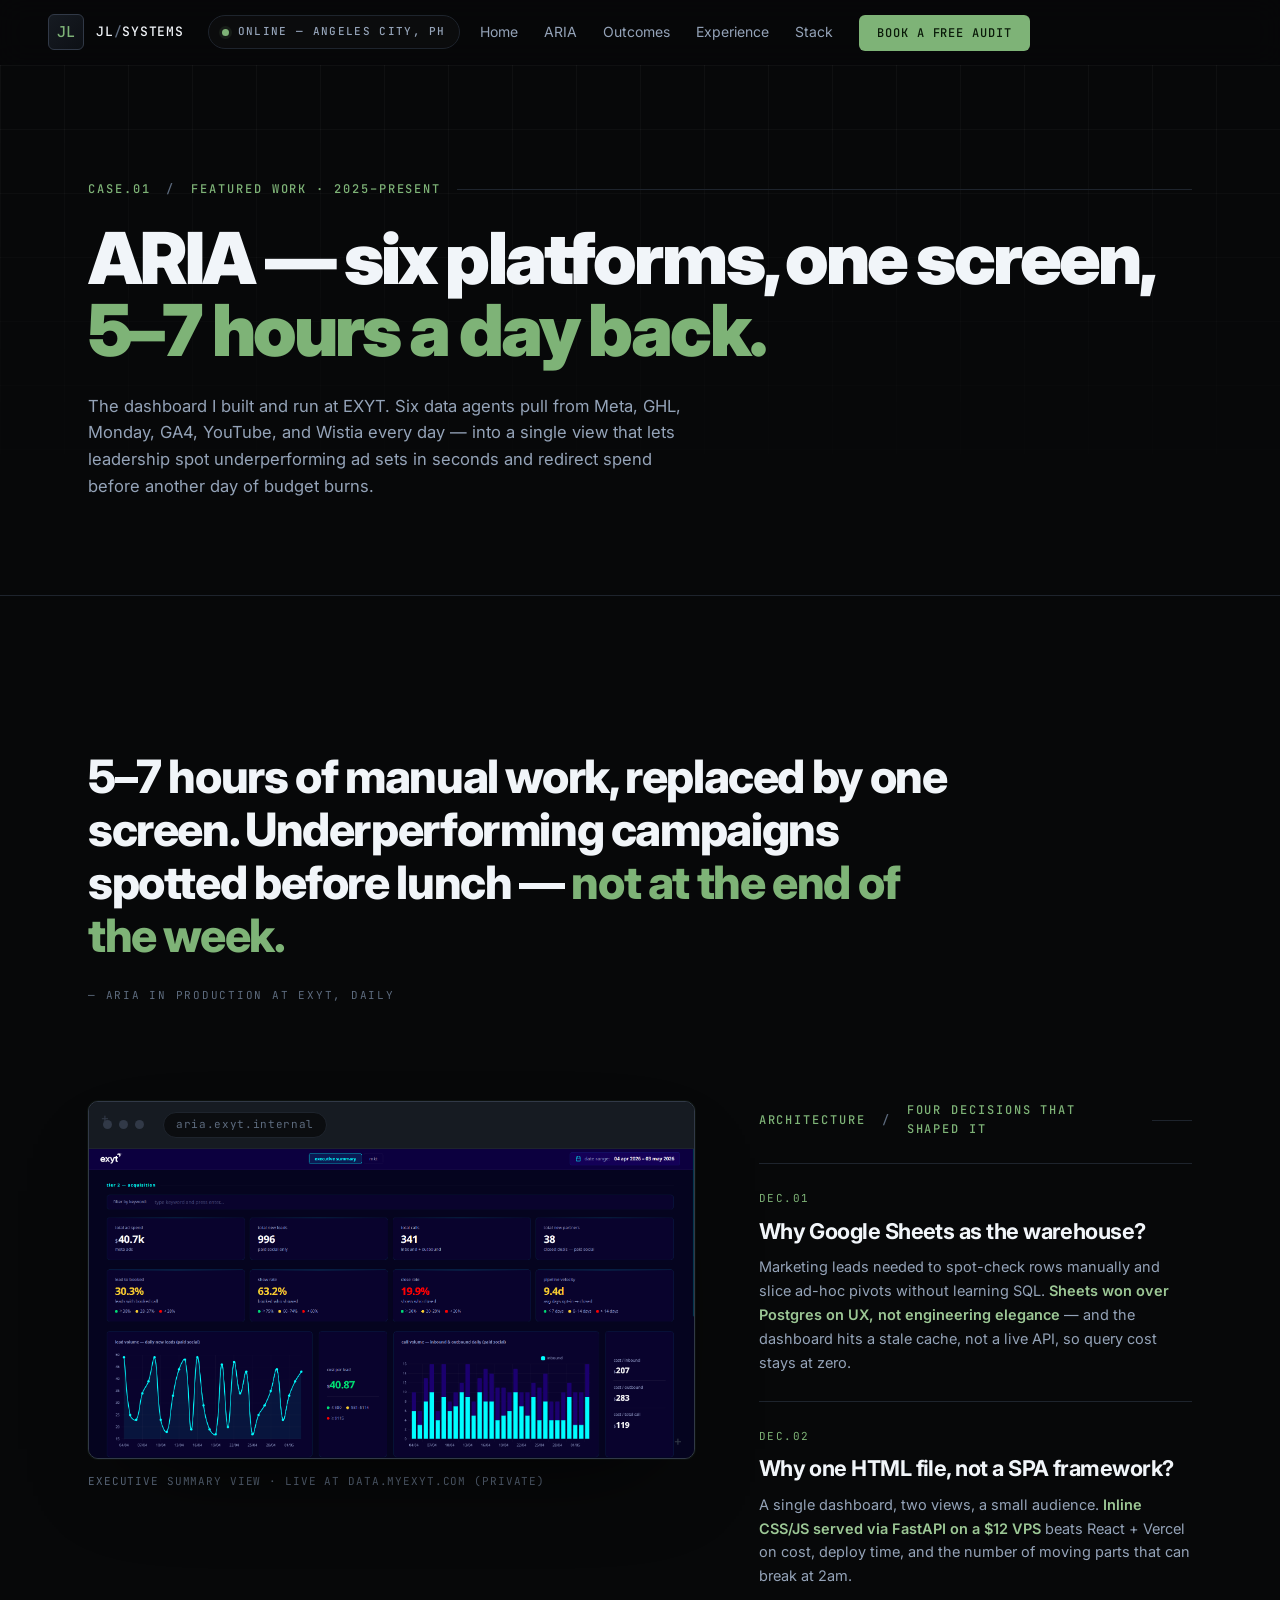
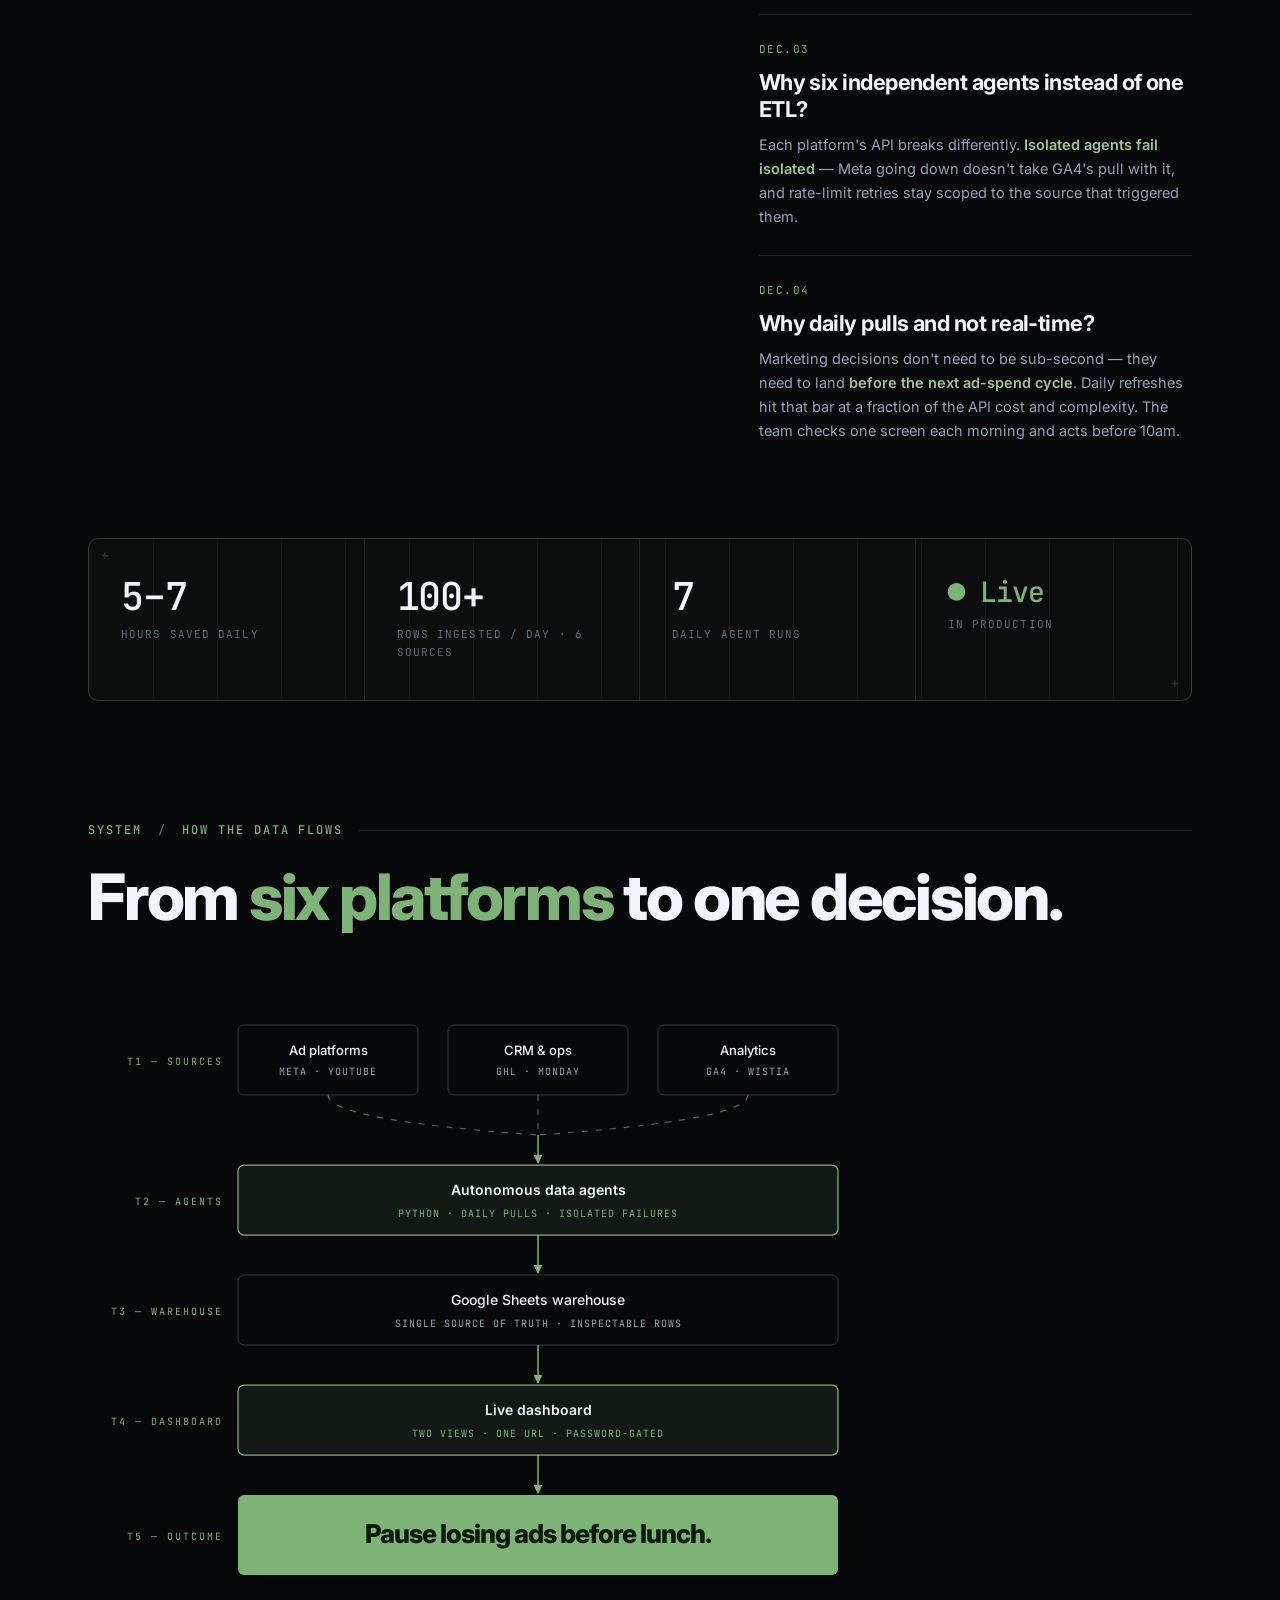
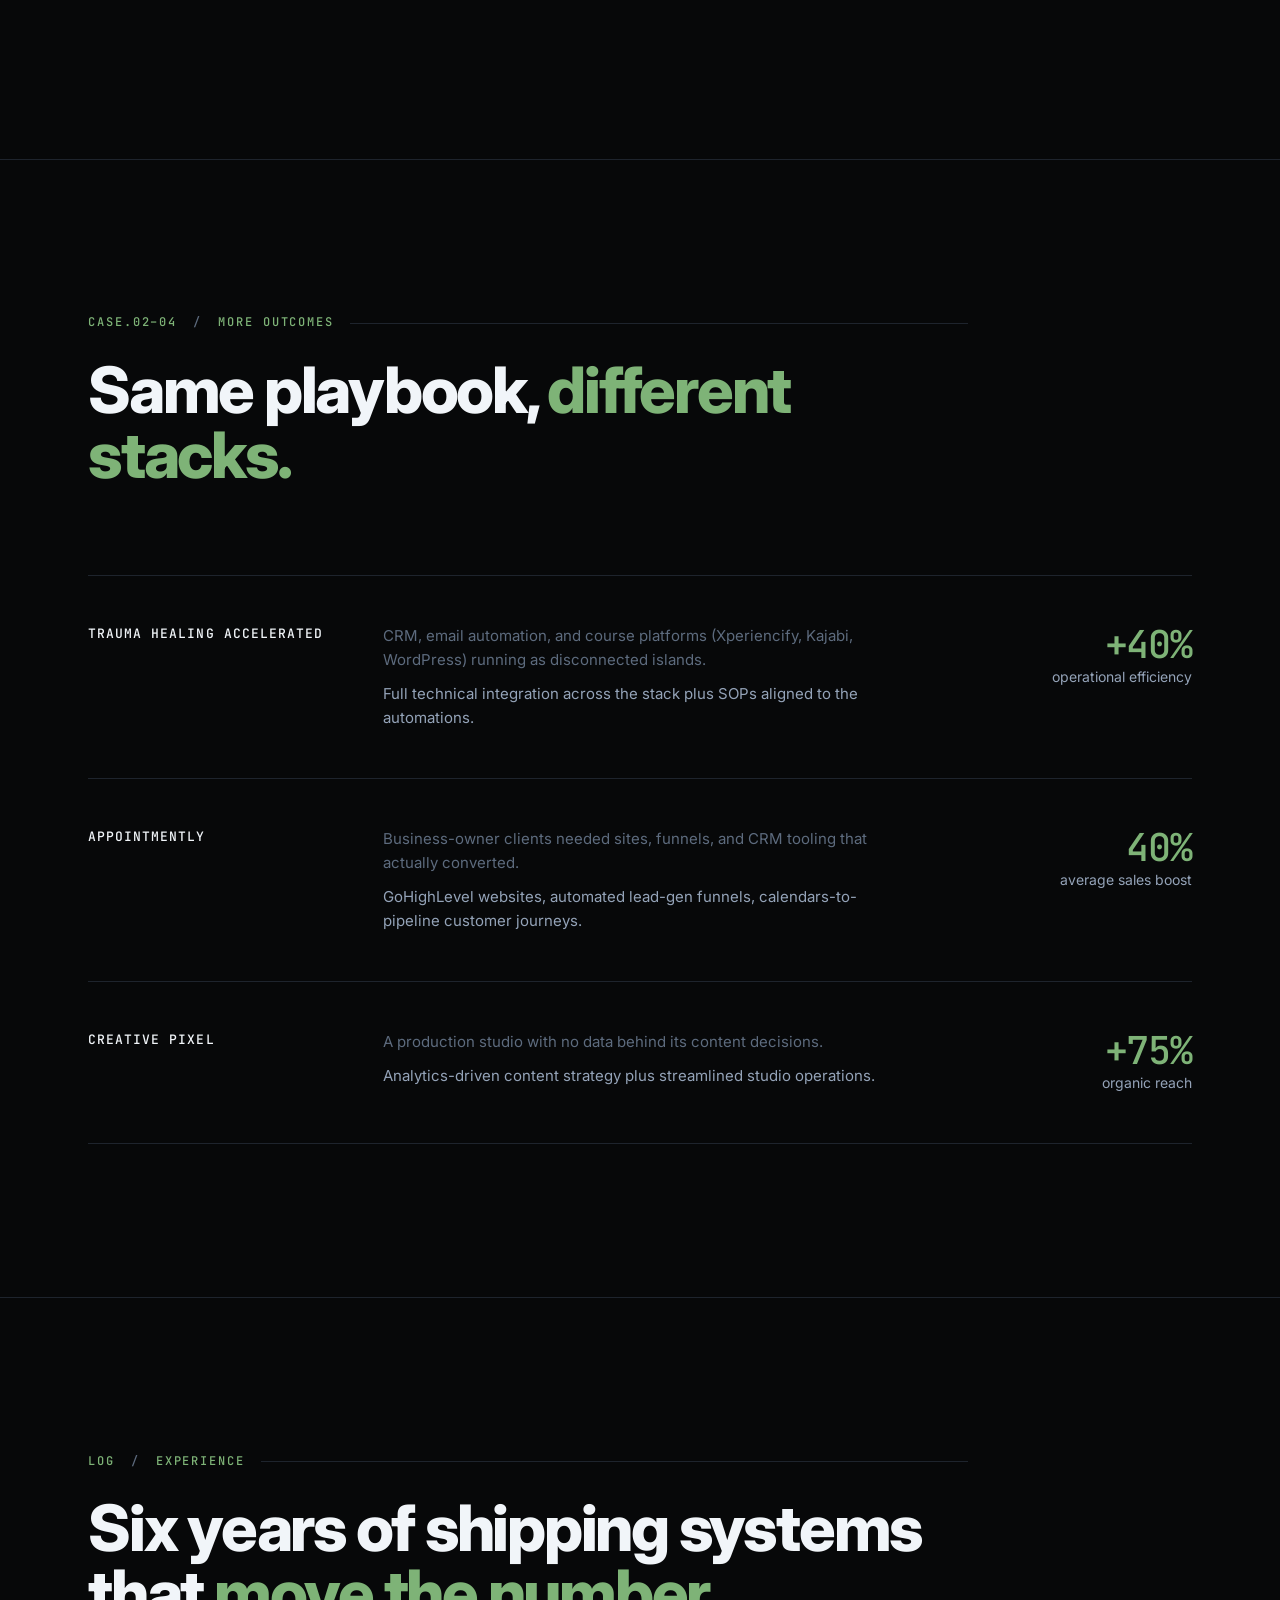
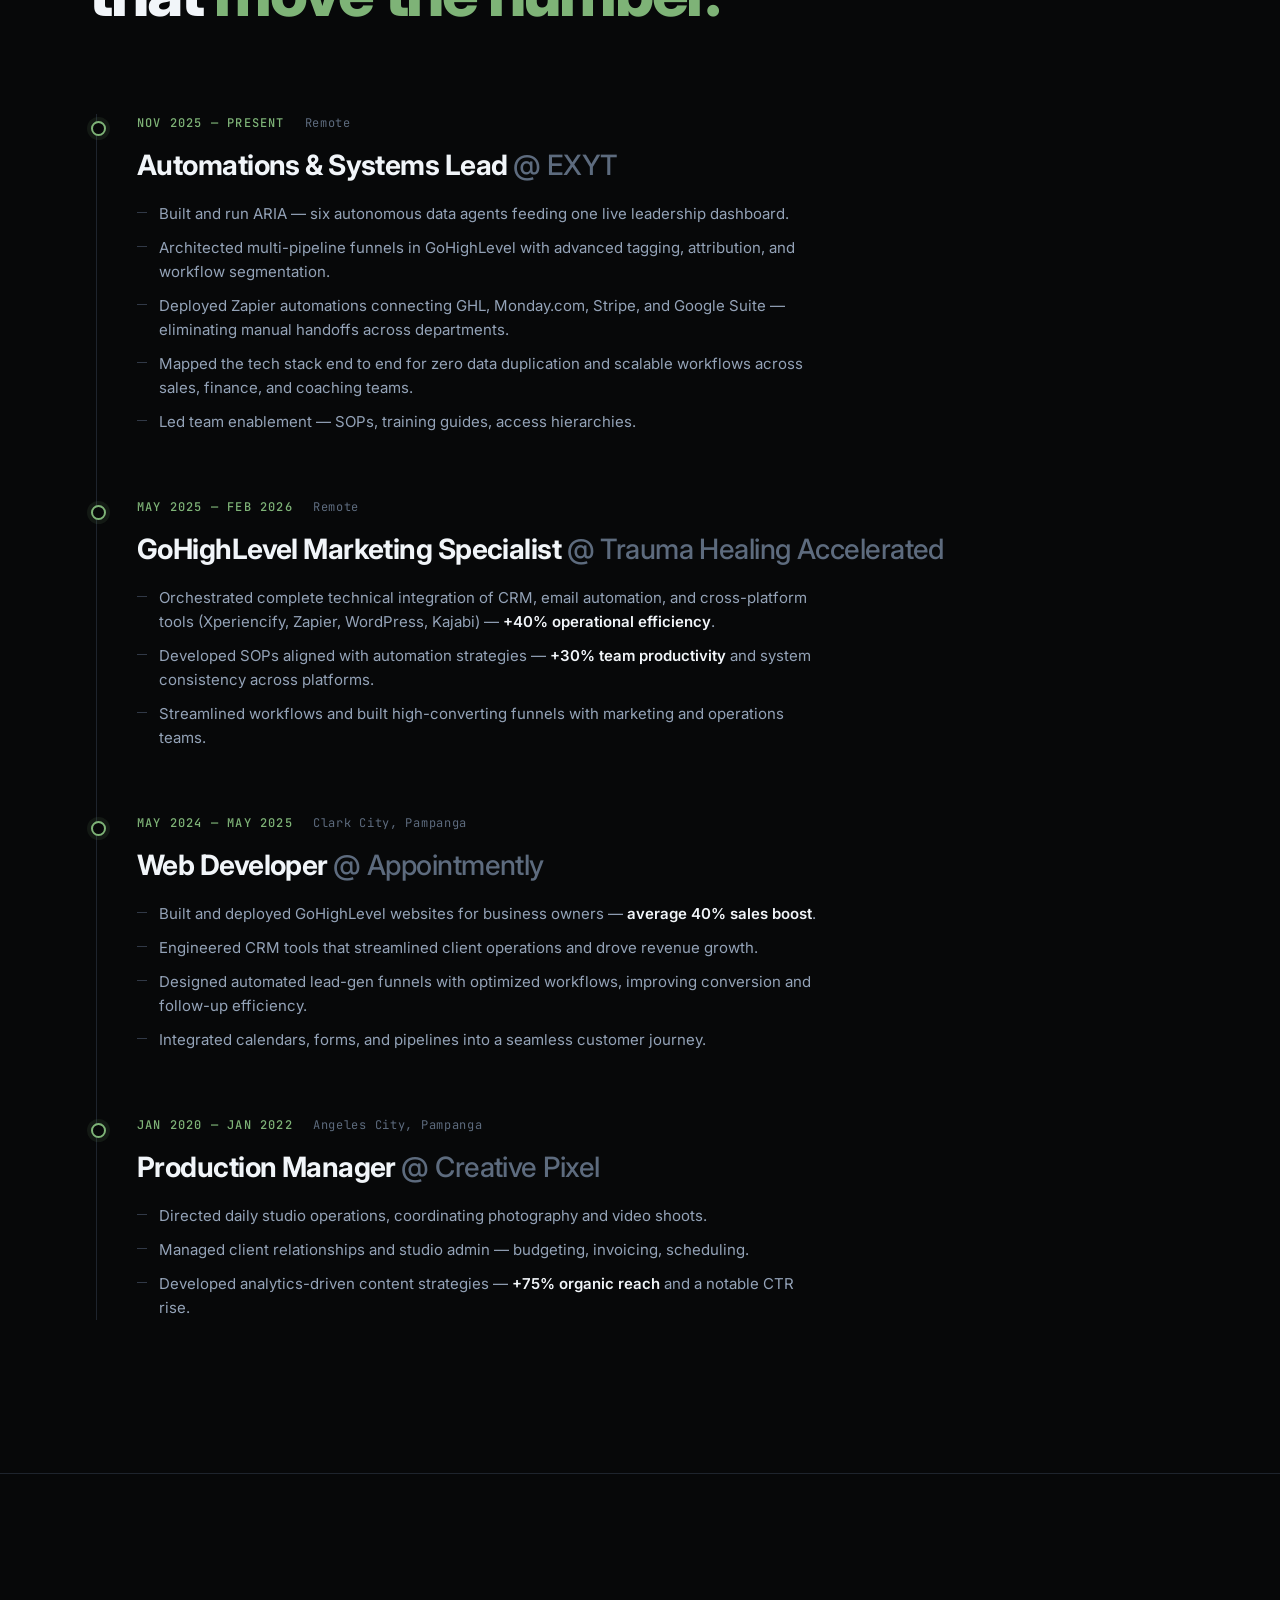
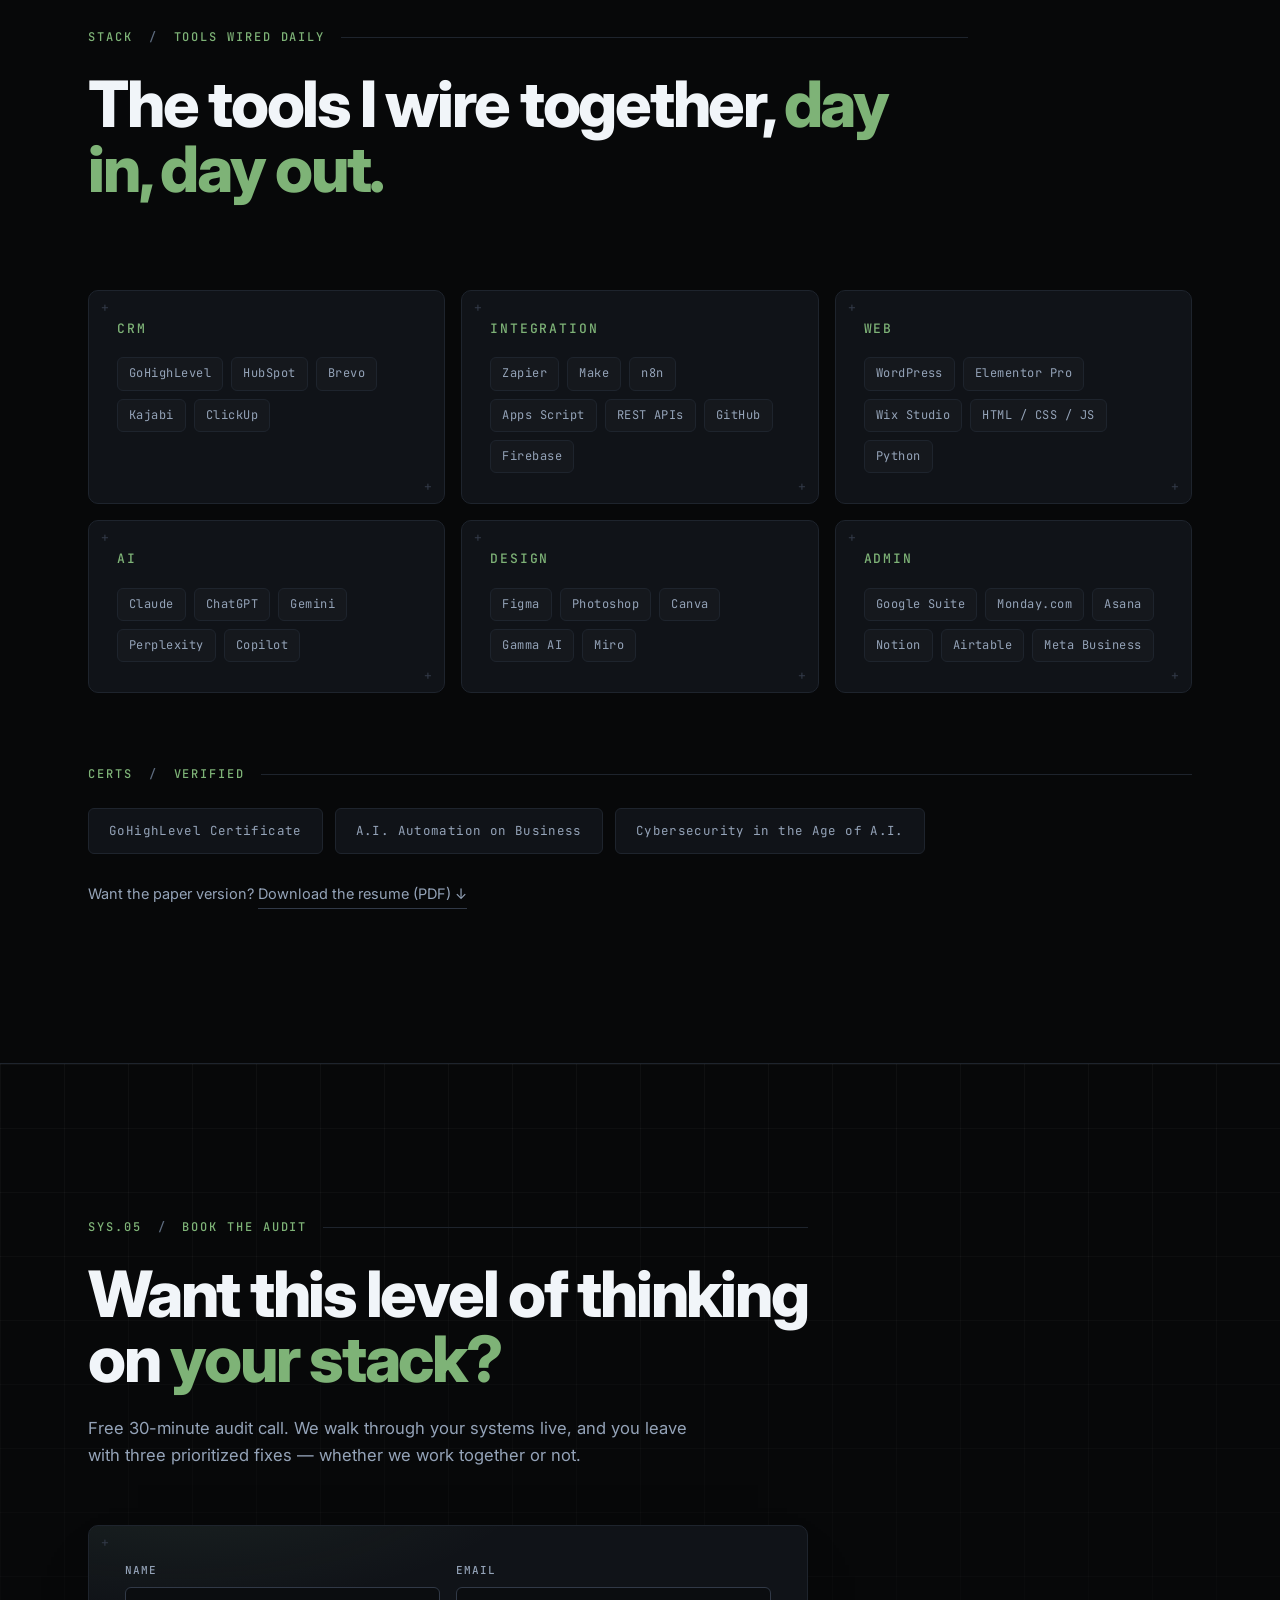
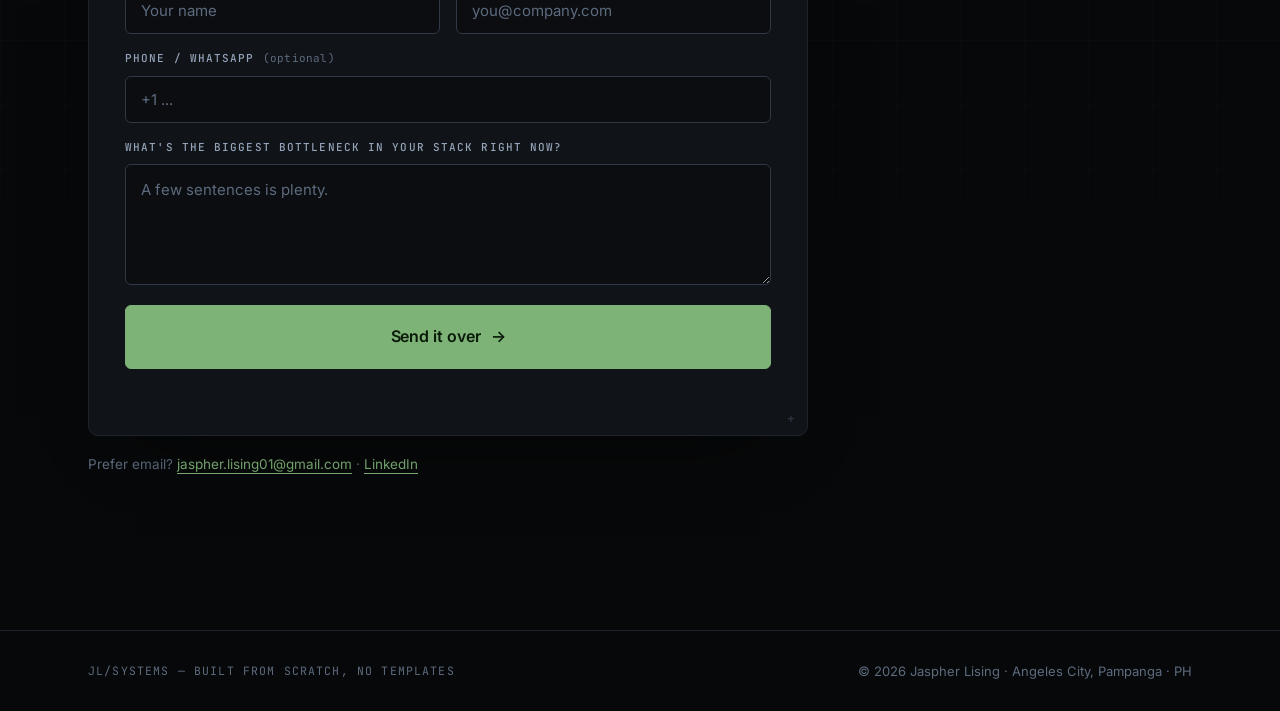
==== work.html @ 608b4995 "Rebuild portfolio as Systems Blueprint services site Two-page rebuild focused on booking free 30-min" ====
<!doctype html>
<html lang="en">
<head>
  <meta charset="utf-8" />
  <meta name="viewport" content="width=device-width, initial-scale=1" />
  <title>ARIA case study & work — Jaspher Lising</title>
  <meta name="description" content="ARIA: six platforms, one screen, 5–7 hours a day back. The architecture decisions behind the dashboard I built at EXYT, plus outcomes from THA, Appointmently, and Creative Pixel." />
  <meta name="theme-color" content="#070809" />
  <link rel="canonical" href="https://exyt-admin.github.io/portfolio/work.html" />
  <meta property="og:title" content="ARIA case study & work — Jaspher Lising" />
  <meta property="og:description" content="Six platforms, one screen, 5–7 hours a day back. The architecture decisions behind ARIA." />
  <meta property="og:image" content="https://exyt-admin.github.io/portfolio/assets/ARIA.png" />
  <meta property="og:url" content="https://exyt-admin.github.io/portfolio/work.html" />
  <meta property="og:type" content="website" />
  <meta name="twitter:card" content="summary_large_image" />
  <link rel="icon" href="data:image/svg+xml,%3Csvg xmlns='http://www.w3.org/2000/svg' viewBox='0 0 100 100'%3E%3Crect width='100' height='100' rx='16' fill='%23101318'/%3E%3Ctext x='50' y='68' text-anchor='middle' font-size='48' font-family='monospace' font-weight='600' fill='%237EB377'%3EJL%3C/text%3E%3C/svg%3E" />
  <link rel="preconnect" href="https://fonts.googleapis.com" />
  <link rel="preconnect" href="https://fonts.gstatic.com" crossorigin />
  <link href="https://fonts.googleapis.com/css2?family=Inter:wght@400;500;600;800;900&family=JetBrains+Mono:wght@400;500&display=swap" rel="stylesheet" />
  <link rel="stylesheet" href="styles.css" />
  <link rel="stylesheet" href="work.css" />
</head>
<body>
  <a class="skip-link" href="#main">Skip to content</a>

  <header class="nav" id="nav">
    <a class="brand" href="index.html" aria-label="Home">
      <span class="brand-mark">JL</span>
      <span class="brand-name">JL<span class="dim">/</span>SYSTEMS</span>
    </a>
    <span class="status-chip nav-status"><span class="status-dot" aria-hidden="true"></span>Online — Angeles City, PH</span>
    <nav aria-label="Primary">
      <ul class="nav-links">
        <li><a href="index.html">Home</a></li>
        <li><a href="#aria">ARIA</a></li>
        <li><a href="#outcomes">Outcomes</a></li>
        <li><a href="#experience">Experience</a></li>
        <li><a href="#skills">Stack</a></li>
        <li><a href="#audit" class="nav-cta">Book a free audit</a></li>
      </ul>
    </nav>
    <button class="nav-toggle" aria-expanded="false" aria-controls="nav" aria-label="Toggle menu">
      <span></span><span></span><span></span>
    </button>
  </header>

  <main id="main">

    <!-- Page header -->
    <section class="page-head grid-bg" id="top">
      <div class="container">
        <p class="sys-eyebrow">CASE.01 <span class="dim">/</span> Featured work · 2025–present</p>
        <h1 class="page-title">ARIA — six platforms, one screen, <em>5–7 hours a day back.</em></h1>
        <p class="section-lede">The dashboard I built and run at EXYT. Six data agents pull from Meta, GHL, Monday, GA4, YouTube, and Wistia every day — into a single view that lets leadership spot underperforming ad sets in seconds and redirect spend before another day of budget burns.</p>
      </div>
    </section>

    <!-- ARIA case study -->
    <section class="sec case" id="aria">
      <div class="container">

        <blockquote class="pullquote reveal">
          <p class="pullquote-text">5–7 hours of manual work, replaced by one screen. Underperforming campaigns spotted before lunch — <em>not at the end of the week.</em></p>
          <p class="pullquote-attr mono">— ARIA in production at EXYT, daily</p>
        </blockquote>

        <div class="case-grid">
          <div class="case-sticky">
            <figure class="browser-frame ticks">
              <div class="shot-chrome" aria-hidden="true">
                <span class="shot-dot"></span><span class="shot-dot"></span><span class="shot-dot"></span>
                <span class="shot-url">aria.exyt.internal</span>
              </div>
              <img src="assets/ARIA.png" alt="ARIA executive summary view — the live marketing dashboard built for EXYT" width="1915" height="981" />
            </figure>
            <p class="case-caption mono">Executive summary view · live at data.myexyt.com (private)</p>
          </div>

          <div class="case-decisions">
            <p class="sys-eyebrow">Architecture <span class="dim">/</span> Four decisions that shaped it</p>
            <ol class="decision-list">
              <li class="reveal">
                <p class="decision-id mono">DEC.01</p>
                <p class="decision-q">Why Google Sheets as the warehouse?</p>
                <p class="decision-a">Marketing leads needed to spot-check rows manually and slice ad-hoc pivots without learning SQL. <strong>Sheets won over Postgres on UX, not engineering elegance</strong> — and the dashboard hits a stale cache, not a live API, so query cost stays at zero.</p>
              </li>
              <li class="reveal">
                <p class="decision-id mono">DEC.02</p>
                <p class="decision-q">Why one HTML file, not a SPA framework?</p>
                <p class="decision-a">A single dashboard, two views, a small audience. <strong>Inline CSS/JS served via FastAPI on a $12 VPS</strong> beats React + Vercel on cost, deploy time, and the number of moving parts that can break at 2am.</p>
              </li>
              <li class="reveal">
                <p class="decision-id mono">DEC.03</p>
                <p class="decision-q">Why six independent agents instead of one ETL?</p>
                <p class="decision-a">Each platform's API breaks differently. <strong>Isolated agents fail isolated</strong> — Meta going down doesn't take GA4's pull with it, and rate-limit retries stay scoped to the source that triggered them.</p>
              </li>
              <li class="reveal">
                <p class="decision-id mono">DEC.04</p>
                <p class="decision-q">Why daily pulls and not real-time?</p>
                <p class="decision-a">Marketing decisions don't need to be sub-second — they need to land <strong>before the next ad-spend cycle</strong>. Daily refreshes hit that bar at a fraction of the API cost and complexity. The team checks one screen each morning and acts before 10am.</p>
              </li>
            </ol>
          </div>
        </div>

        <dl class="case-stats ticks reveal">
          <div><dd class="mono">5–<span data-count="7">7</span></dd><dt class="mono">hours saved daily</dt></div>
          <div><dd class="mono"><span data-count="100">100</span>+</dd><dt class="mono">rows ingested / day · 6 sources</dt></div>
          <div><dd class="mono"><span data-count="7">7</span></dd><dt class="mono">daily agent runs</dt></div>
          <div><dd class="mono live">● Live</dd><dt class="mono">in production</dt></div>
        </dl>

        <div class="case-flow">
          <p class="sys-eyebrow">System <span class="dim">/</span> How the data flows</p>
          <h2 class="section-title flow-title">From <em>six platforms</em> to one decision.</h2>
          <svg class="flow-svg" viewBox="-40 0 760 620" xmlns="http://www.w3.org/2000/svg" role="img" aria-label="ARIA architecture: sources flow into autonomous agents, into the Google Sheets warehouse, into the live dashboard, into decisions">
            <defs>
              <marker id="arrow-green" viewBox="0 0 10 10" refX="9" refY="5" markerWidth="6" markerHeight="6" orient="auto-start-reverse">
                <path d="M 0 0 L 10 5 L 0 10 z" fill="#7eb377" />
              </marker>
            </defs>

            <!-- Tier 1: Sources -->
            <text x="95" y="80" fill="#7eb377" text-anchor="end" font-family="JetBrains Mono, monospace" font-size="10" letter-spacing="2">T1 — SOURCES</text>
            <g>
              <rect x="110" y="40" width="180" height="70" rx="6" fill="none" stroke="#313947" stroke-width="1" />
              <text x="200" y="70" text-anchor="middle" fill="#f1f5f9" font-family="Inter, sans-serif" font-size="13" font-weight="500">Ad platforms</text>
              <text x="200" y="90" text-anchor="middle" fill="#94a3b8" font-family="JetBrains Mono, monospace" font-size="10" letter-spacing="1">META · YOUTUBE</text>

              <rect x="320" y="40" width="180" height="70" rx="6" fill="none" stroke="#313947" stroke-width="1" />
              <text x="410" y="70" text-anchor="middle" fill="#f1f5f9" font-family="Inter, sans-serif" font-size="13" font-weight="500">CRM &amp; ops</text>
              <text x="410" y="90" text-anchor="middle" fill="#94a3b8" font-family="JetBrains Mono, monospace" font-size="10" letter-spacing="1">GHL · MONDAY</text>

              <rect x="530" y="40" width="180" height="70" rx="6" fill="none" stroke="#313947" stroke-width="1" />
              <text x="620" y="70" text-anchor="middle" fill="#f1f5f9" font-family="Inter, sans-serif" font-size="13" font-weight="500">Analytics</text>
              <text x="620" y="90" text-anchor="middle" fill="#94a3b8" font-family="JetBrains Mono, monospace" font-size="10" letter-spacing="1">GA4 · WISTIA</text>
            </g>

            <!-- Fan-in connectors -->
            <g stroke="#4a6b45" stroke-width="1.2" fill="none">
              <path class="flow-dash" d="M 200 110 Q 200 135 410 150" />
              <path class="flow-dash" d="M 410 110 L 410 150" />
              <path class="flow-dash" d="M 620 110 Q 620 135 410 150" />
            </g>
            <line x1="410" y1="150" x2="410" y2="178" stroke="#7eb377" stroke-width="1.5" marker-end="url(#arrow-green)" />

            <!-- Tier 2: Agents -->
            <text x="95" y="220" fill="#7eb377" text-anchor="end" font-family="JetBrains Mono, monospace" font-size="10" letter-spacing="2">T2 — AGENTS</text>
            <rect x="110" y="180" width="600" height="70" rx="6" fill="rgba(126,179,119,0.1)" stroke="#7eb377" stroke-width="1.25" />
            <text x="410" y="210" text-anchor="middle" fill="#f1f5f9" font-family="Inter, sans-serif" font-size="14" font-weight="600">Autonomous data agents</text>
            <text x="410" y="232" text-anchor="middle" fill="#7eb377" font-family="JetBrains Mono, monospace" font-size="10" letter-spacing="1">PYTHON · DAILY PULLS · ISOLATED FAILURES</text>

            <line x1="410" y1="250" x2="410" y2="288" stroke="#7eb377" stroke-width="1.5" marker-end="url(#arrow-green)" />

            <!-- Tier 3: Warehouse -->
            <text x="95" y="330" fill="#7eb377" text-anchor="end" font-family="JetBrains Mono, monospace" font-size="10" letter-spacing="2">T3 — WAREHOUSE</text>
            <rect x="110" y="290" width="600" height="70" rx="6" fill="none" stroke="#313947" stroke-width="1" />
            <text x="410" y="320" text-anchor="middle" fill="#f1f5f9" font-family="Inter, sans-serif" font-size="14" font-weight="500">Google Sheets warehouse</text>
            <text x="410" y="342" text-anchor="middle" fill="#94a3b8" font-family="JetBrains Mono, monospace" font-size="10" letter-spacing="1">SINGLE SOURCE OF TRUTH · INSPECTABLE ROWS</text>

            <line x1="410" y1="360" x2="410" y2="398" stroke="#7eb377" stroke-width="1.5" marker-end="url(#arrow-green)" />

            <!-- Tier 4: Dashboard -->
            <text x="95" y="440" fill="#7eb377" text-anchor="end" font-family="JetBrains Mono, monospace" font-size="10" letter-spacing="2">T4 — DASHBOARD</text>
            <rect x="110" y="400" width="600" height="70" rx="6" fill="rgba(126,179,119,0.1)" stroke="#7eb377" stroke-width="1.25" />
            <text x="410" y="430" text-anchor="middle" fill="#f1f5f9" font-family="Inter, sans-serif" font-size="14" font-weight="600">Live dashboard</text>
            <text x="410" y="452" text-anchor="middle" fill="#7eb377" font-family="JetBrains Mono, monospace" font-size="10" letter-spacing="1">TWO VIEWS · ONE URL · PASSWORD-GATED</text>

            <line x1="410" y1="470" x2="410" y2="508" stroke="#7eb377" stroke-width="1.5" marker-end="url(#arrow-green)" />

            <!-- Tier 5: Outcome -->
            <text x="95" y="555" fill="#7eb377" text-anchor="end" font-family="JetBrains Mono, monospace" font-size="10" letter-spacing="2">T5 — OUTCOME</text>
            <rect x="110" y="510" width="600" height="80" rx="6" fill="#7eb377" />
            <text x="410" y="558" text-anchor="middle" fill="#0a1a09" font-family="Inter, sans-serif" font-size="26" font-weight="800" letter-spacing="-1">Pause losing ads before lunch.</text>
          </svg>
        </div>
      </div>
    </section>

    <!-- More outcomes -->
    <section class="sec outcomes" id="outcomes">
      <div class="container">
        <div class="section-head">
          <p class="sys-eyebrow">CASE.02–04 <span class="dim">/</span> More outcomes</p>
          <h2 class="section-title">Same playbook, <em>different stacks.</em></h2>
        </div>
        <div class="oc-list">
          <article class="oc-row reveal">
            <p class="oc-client mono">Trauma Healing Accelerated</p>
            <div class="oc-body">
              <p class="oc-problem">CRM, email automation, and course platforms (Xperiencify, Kajabi, WordPress) running as disconnected islands.</p>
              <p class="oc-build">Full technical integration across the stack plus SOPs aligned to the automations.</p>
            </div>
            <p class="oc-metric"><span class="mono">+40%</span> operational efficiency</p>
          </article>
          <article class="oc-row reveal">
            <p class="oc-client mono">Appointmently</p>
            <div class="oc-body">
              <p class="oc-problem">Business-owner clients needed sites, funnels, and CRM tooling that actually converted.</p>
              <p class="oc-build">GoHighLevel websites, automated lead-gen funnels, calendars-to-pipeline customer journeys.</p>
            </div>
            <p class="oc-metric"><span class="mono">40%</span> average sales boost</p>
          </article>
          <article class="oc-row reveal">
            <p class="oc-client mono">Creative Pixel</p>
            <div class="oc-body">
              <p class="oc-problem">A production studio with no data behind its content decisions.</p>
              <p class="oc-build">Analytics-driven content strategy plus streamlined studio operations.</p>
            </div>
            <p class="oc-metric"><span class="mono">+75%</span> organic reach</p>
          </article>
        </div>
      </div>
    </section>

    <!-- Experience -->
    <section class="sec experience" id="experience">
      <div class="container">
        <div class="section-head">
          <p class="sys-eyebrow">LOG <span class="dim">/</span> Experience</p>
          <h2 class="section-title">Six years of shipping systems that <em>move the number.</em></h2>
        </div>

        <ol class="timeline">
          <li class="tl-item reveal">
            <div class="tl-meta">
              <span class="tl-date mono">Nov 2025 — Present</span>
              <span class="tl-loc mono">Remote</span>
            </div>
            <div class="tl-body">
              <h3>Automations &amp; Systems Lead <span class="at">@ EXYT</span></h3>
              <ul>
                <li>Built and run ARIA — six autonomous data agents feeding one live leadership dashboard.</li>
                <li>Architected multi-pipeline funnels in GoHighLevel with advanced tagging, attribution, and workflow segmentation.</li>
                <li>Deployed Zapier automations connecting GHL, Monday.com, Stripe, and Google Suite — eliminating manual handoffs across departments.</li>
                <li>Mapped the tech stack end to end for zero data duplication and scalable workflows across sales, finance, and coaching teams.</li>
                <li>Led team enablement — SOPs, training guides, access hierarchies.</li>
              </ul>
            </div>
          </li>

          <li class="tl-item reveal">
            <div class="tl-meta">
              <span class="tl-date mono">May 2025 — Feb 2026</span>
              <span class="tl-loc mono">Remote</span>
            </div>
            <div class="tl-body">
              <h3>GoHighLevel Marketing Specialist <span class="at">@ Trauma Healing Accelerated</span></h3>
              <ul>
                <li>Orchestrated complete technical integration of CRM, email automation, and cross-platform tools (Xperiencify, Zapier, WordPress, Kajabi) — <strong>+40% operational efficiency</strong>.</li>
                <li>Developed SOPs aligned with automation strategies — <strong>+30% team productivity</strong> and system consistency across platforms.</li>
                <li>Streamlined workflows and built high-converting funnels with marketing and operations teams.</li>
              </ul>
            </div>
          </li>

          <li class="tl-item reveal">
            <div class="tl-meta">
              <span class="tl-date mono">May 2024 — May 2025</span>
              <span class="tl-loc mono">Clark City, Pampanga</span>
            </div>
            <div class="tl-body">
              <h3>Web Developer <span class="at">@ Appointmently</span></h3>
              <ul>
                <li>Built and deployed GoHighLevel websites for business owners — <strong>average 40% sales boost</strong>.</li>
                <li>Engineered CRM tools that streamlined client operations and drove revenue growth.</li>
                <li>Designed automated lead-gen funnels with optimized workflows, improving conversion and follow-up efficiency.</li>
                <li>Integrated calendars, forms, and pipelines into a seamless customer journey.</li>
              </ul>
            </div>
          </li>

          <li class="tl-item reveal">
            <div class="tl-meta">
              <span class="tl-date mono">Jan 2020 — Jan 2022</span>
              <span class="tl-loc mono">Angeles City, Pampanga</span>
            </div>
            <div class="tl-body">
              <h3>Production Manager <span class="at">@ Creative Pixel</span></h3>
              <ul>
                <li>Directed daily studio operations, coordinating photography and video shoots.</li>
                <li>Managed client relationships and studio admin — budgeting, invoicing, scheduling.</li>
                <li>Developed analytics-driven content strategies — <strong>+75% organic reach</strong> and a notable CTR rise.</li>
              </ul>
            </div>
          </li>
        </ol>
      </div>
    </section>

    <!-- Skills -->
    <section class="sec skills" id="skills">
      <div class="container">
        <div class="section-head">
          <p class="sys-eyebrow">STACK <span class="dim">/</span> Tools wired daily</p>
          <h2 class="section-title">The tools I wire together, <em>day in, day out.</em></h2>
        </div>

        <div class="skill-grid">
          <article class="skill-card ticks">
            <h3 class="skill-name mono">CRM</h3>
            <div class="chip-row">
              <span class="chip">GoHighLevel</span><span class="chip">HubSpot</span><span class="chip">Brevo</span><span class="chip">Kajabi</span><span class="chip">ClickUp</span>
            </div>
          </article>
          <article class="skill-card ticks">
            <h3 class="skill-name mono">Integration</h3>
            <div class="chip-row">
              <span class="chip">Zapier</span><span class="chip">Make</span><span class="chip">n8n</span><span class="chip">Apps Script</span><span class="chip">REST APIs</span><span class="chip">GitHub</span><span class="chip">Firebase</span>
            </div>
          </article>
          <article class="skill-card ticks">
            <h3 class="skill-name mono">Web</h3>
            <div class="chip-row">
              <span class="chip">WordPress</span><span class="chip">Elementor Pro</span><span class="chip">Wix Studio</span><span class="chip">HTML / CSS / JS</span><span class="chip">Python</span>
            </div>
          </article>
          <article class="skill-card ticks">
            <h3 class="skill-name mono">AI</h3>
            <div class="chip-row">
              <span class="chip">Claude</span><span class="chip">ChatGPT</span><span class="chip">Gemini</span><span class="chip">Perplexity</span><span class="chip">Copilot</span>
            </div>
          </article>
          <article class="skill-card ticks">
            <h3 class="skill-name mono">Design</h3>
            <div class="chip-row">
              <span class="chip">Figma</span><span class="chip">Photoshop</span><span class="chip">Canva</span><span class="chip">Gamma AI</span><span class="chip">Miro</span>
            </div>
          </article>
          <article class="skill-card ticks">
            <h3 class="skill-name mono">Admin</h3>
            <div class="chip-row">
              <span class="chip">Google Suite</span><span class="chip">Monday.com</span><span class="chip">Asana</span><span class="chip">Notion</span><span class="chip">Airtable</span><span class="chip">Meta Business</span>
            </div>
          </article>
        </div>

        <div class="certs">
          <p class="sys-eyebrow">CERTS <span class="dim">/</span> Verified</p>
          <ul class="cert-list">
            <li>GoHighLevel Certificate</li>
            <li>A.I. Automation on Business</li>
            <li>Cybersecurity in the Age of A.I.</li>
          </ul>
          <p class="resume-line">Want the paper version? <a class="arrow-link" href="assets/resume.pdf" download>Download the resume (PDF) ↓</a></p>
        </div>
      </div>
    </section>

    <!-- Audit / lead form -->
    <section class="sec audit grid-bg" id="audit">
      <div class="container">
        <div class="audit-head">
          <p class="sys-eyebrow">SYS.05 <span class="dim">/</span> Book the audit</p>
          <h2 class="section-title">Want this level of thinking on <em>your stack?</em></h2>
          <p class="section-lede">Free 30-minute audit call. We walk through your systems live, and you leave with three prioritized fixes — whether we work together or not.</p>
        </div>

        <div class="form-wrap">
          <form class="lead-form ticks" id="leadForm" novalidate>
            <div class="form-row">
              <div class="form-field">
                <label for="lf-name">Name</label>
                <input id="lf-name" name="name" type="text" autocomplete="name" required placeholder="Your name" />
              </div>
              <div class="form-field">
                <label for="lf-email">Email</label>
                <input id="lf-email" name="email" type="email" autocomplete="email" required placeholder="you@company.com" />
              </div>
            </div>
            <div class="form-field">
              <label for="lf-phone">Phone / WhatsApp <span class="opt">(optional)</span></label>
              <input id="lf-phone" name="phone" type="tel" autocomplete="tel" placeholder="+1 ..." />
            </div>
            <div class="form-field">
              <label for="lf-message">What's the biggest bottleneck in your stack right now?</label>
              <textarea id="lf-message" name="message" rows="4" required placeholder="A few sentences is plenty."></textarea>
            </div>

            <!-- Honeypot: hidden from humans, catches bots -->
            <div class="lf-hp" aria-hidden="true">
              <label>Leave this empty <input type="text" name="company_website" tabindex="-1" autocomplete="off" /></label>
            </div>

            <button class="btn btn-primary btn-large" type="submit" id="lf-submit">Send it over <span class="arr" aria-hidden="true">→</span></button>
            <p class="lf-status" id="lf-status" role="status" aria-live="polite"></p>
          </form>
          <p class="form-fallback">Prefer email? <a href="mailto:jaspher.lising01@gmail.com">jaspher.lising01@gmail.com</a> · <a href="https://www.linkedin.com/in/jaspherlising" target="_blank" rel="noopener noreferrer">LinkedIn</a></p>
        </div>
      </div>
    </section>
  </main>

  <footer class="footer">
    <div class="container footer-row">
      <p class="mono">JL/SYSTEMS — built from scratch, no templates</p>
      <p>© <span id="year"></span> Jaspher Lising · Angeles City, Pampanga · PH</p>
    </div>
  </footer>

  <script src="script.js" defer></script>
</body>
</html>
---- styles.css ----
/* =====================================================================
   JL/SYSTEMS — shared foundation
   Systems Blueprint: dark canvas, graph-paper grid, mono instrumentation,
   system-green status accent. Shared by index.html + work.html.
   ===================================================================== */

/* ---------- Tokens ---------- */
:root {
  --bg: #070809;
  --bg-2: #0b0d10;
  --surface: #101318;
  --surface-2: #161b22;
  --border: #1e242d;
  --border-strong: #313947;
  --ink: #f1f5f9;
  --ink-dim: #94a3b8;
  --ink-muted: #5d6b7e;

  /* System green — status color, not decoration */
  --accent: #7eb377;
  --accent-soft: #9cc795;
  --accent-deep: #5f9657;
  --accent-ghost: rgba(126, 179, 119, 0.1);
  --accent-dim: rgba(126, 179, 119, 0.28);
  --on-accent: #0a1a09;

  --grid-line: rgba(255, 255, 255, 0.035);
  --error: #e7a3a3;

  --radius: 10px;
  --radius-sm: 6px;
  --container: 1200px;
  --gutter: clamp(20px, 4vw, 48px);
  --section-pad: clamp(88px, 12vw, 170px);

  --ease: cubic-bezier(0.22, 1, 0.36, 1);
  --ease-in-out: cubic-bezier(0.65, 0, 0.35, 1);

  --f-display: "Inter", ui-sans-serif, system-ui, -apple-system, "Segoe UI", Roboto, sans-serif;
  --f-sans: "Inter", ui-sans-serif, system-ui, -apple-system, "Segoe UI", Roboto, sans-serif;
  --f-mono: "JetBrains Mono", ui-monospace, SFMono-Regular, Menlo, Consolas, monospace;
}

/* ---------- Base ---------- */
* { box-sizing: border-box; }
html { scroll-behavior: smooth; }
html, body { margin: 0; padding: 0; }
body {
  font-family: var(--f-sans);
  background: var(--bg);
  color: var(--ink);
  font-size: 16px;
  line-height: 1.6;
  -webkit-font-smoothing: antialiased;
  text-rendering: optimizeLegibility;
  overflow-x: hidden;
}

a { color: inherit; text-decoration: none; }
img { max-width: 100%; display: block; }
ul, ol { list-style: none; margin: 0; padding: 0; }
button { font: inherit; }
::selection { background: var(--accent); color: var(--on-accent); }

.skip-link {
  position: absolute; left: -9999px; top: 0;
  background: var(--accent); color: var(--on-accent);
  padding: 10px 16px; z-index: 100;
  font-family: var(--f-mono); font-size: 13px;
}
.skip-link:focus { left: 16px; top: 16px; }

.sr-only {
  position: absolute; width: 1px; height: 1px;
  padding: 0; margin: -1px; overflow: hidden;
  clip: rect(0, 0, 0, 0); white-space: nowrap; border: 0;
}

.container {
  width: 100%;
  max-width: var(--container);
  margin: 0 auto;
  padding: 0 var(--gutter);
}

/* Graph-paper grid — apply to a section, fades toward the bottom */
.grid-bg { position: relative; }
.grid-bg::before {
  content: "";
  position: absolute; inset: 0;
  background-image:
    linear-gradient(var(--grid-line) 1px, transparent 1px),
    linear-gradient(90deg, var(--grid-line) 1px, transparent 1px);
  background-size: 64px 64px;
  mask-image: linear-gradient(to bottom, #000 0%, transparent 88%);
  -webkit-mask-image: linear-gradient(to bottom, #000 0%, transparent 88%);
  pointer-events: none;
  z-index: 0;
}
.grid-bg > * { position: relative; z-index: 1; }

/* Corner ticks — blueprint registration marks on panels */
.ticks { position: relative; }
.ticks::before, .ticks::after {
  content: "+";
  position: absolute;
  font-family: var(--f-mono);
  font-size: 13px;
  line-height: 1;
  color: var(--border-strong);
  pointer-events: none;
}
.ticks::before { top: 10px; left: 12px; }
.ticks::after { bottom: 10px; right: 12px; }

/* ---------- Type ---------- */
.mono {
  font-family: var(--f-mono);
  font-weight: 400;
  letter-spacing: 0.04em;
}

/* Section ID eyebrow: SYS.01 — SERVICES, with a trailing rule */
.sys-eyebrow {
  display: flex;
  align-items: center;
  gap: 16px;
  font-family: var(--f-mono);
  font-size: 12px;
  font-weight: 500;
  letter-spacing: 0.16em;
  text-transform: uppercase;
  color: var(--accent);
  margin: 0 0 24px;
}
.sys-eyebrow::after {
  content: "";
  flex: 1;
  height: 1px;
  background: var(--border);
  min-width: 40px;
}
.sys-eyebrow .dim { color: var(--ink-muted); }

.section-title {
  font-family: var(--f-display);
  font-weight: 800;
  font-size: clamp(36px, 5vw, 68px);
  line-height: 1.02;
  letter-spacing: -0.035em;
  margin: 0 0 24px;
  max-width: 20ch;
}
.section-title em { font-style: normal; color: var(--accent); }
.section-head { margin-bottom: clamp(48px, 7vw, 88px); max-width: 880px; }
.section-lede {
  font-size: clamp(16px, 1.3vw, 18px);
  color: var(--ink-dim);
  max-width: 60ch;
  margin: 0;
}

/* Status chip: ● ONLINE — pulsing system dot */
.status-chip {
  display: inline-flex;
  align-items: center;
  gap: 9px;
  padding: 7px 13px;
  border: 1px solid var(--border);
  border-radius: 999px;
  background: rgba(255, 255, 255, 0.02);
  font-family: var(--f-mono);
  font-size: 11px;
  font-weight: 500;
  letter-spacing: 0.12em;
  text-transform: uppercase;
  color: var(--ink-dim);
  white-space: nowrap;
}
.status-dot {
  width: 7px; height: 7px;
  border-radius: 50%;
  background: var(--accent);
  box-shadow: 0 0 0 3px var(--accent-ghost);
  flex: none;
}
.js .status-dot { animation: pulse 2.4s var(--ease-in-out) infinite; }
@keyframes pulse {
  0%, 100% { box-shadow: 0 0 0 3px var(--accent-ghost); }
  50% { box-shadow: 0 0 0 6px rgba(126, 179, 119, 0.04); }
}

/* Tool chips — mono spec-sheet tags */
.chip-row { display: flex; flex-wrap: wrap; gap: 8px; }
.chip {
  font-family: var(--f-mono);
  font-size: 12px;
  letter-spacing: 0.04em;
  color: var(--ink-dim);
  padding: 6px 11px;
  border: 1px solid var(--border);
  border-radius: var(--radius-sm);
  background: rgba(255, 255, 255, 0.02);
  transition: color 0.2s var(--ease), border-color 0.2s var(--ease);
}

/* ---------- Nav ---------- */
.nav {
  position: sticky;
  top: 0;
  z-index: 50;
  display: flex;
  align-items: center;
  gap: 20px;
  padding: 14px var(--gutter);
  background: rgba(7, 8, 9, 0.72);
  backdrop-filter: saturate(140%) blur(14px);
  -webkit-backdrop-filter: saturate(140%) blur(14px);
  border-bottom: 1px solid transparent;
  transition: border-color 0.3s var(--ease), background 0.3s var(--ease);
}
.nav.is-scrolled { border-bottom-color: var(--border); background: rgba(7, 8, 9, 0.92); }

.brand { display: flex; align-items: center; gap: 12px; }
.brand-mark {
  width: 36px; height: 36px;
  display: grid; place-items: center;
  border: 1px solid var(--border-strong);
  border-radius: var(--radius-sm);
  font-family: var(--f-mono);
  font-weight: 500;
  font-size: 15px; line-height: 1;
  color: var(--accent);
  background: linear-gradient(135deg, #161b22, #0d1015);
}
.brand-name {
  font-family: var(--f-mono);
  font-weight: 500;
  font-size: 13px;
  letter-spacing: 0.06em;
  color: var(--ink);
}
.brand-name .dim { color: var(--ink-muted); }

.nav-status { margin-left: 4px; }
@media (max-width: 1020px) { .nav-status { display: none; } }

.nav-links { display: flex; align-items: center; gap: 26px; margin-left: auto; }
.nav-links a {
  font-size: 14px;
  color: var(--ink-dim);
  position: relative;
  padding: 4px 0;
  transition: color 0.2s var(--ease);
}
.nav-links a::after {
  content: "";
  position: absolute; left: 0; right: 0; bottom: -2px;
  height: 1px;
  background: var(--accent);
  transform: scaleX(0); transform-origin: left;
  transition: transform 0.3s var(--ease);
}
.nav-links a:hover, .nav-links a.is-active { color: var(--ink); }
.nav-links a.is-active::after, .nav-links a:hover::after { transform: scaleX(1); }

.nav-links a.nav-cta {
  font-family: var(--f-mono);
  font-size: 12px;
  font-weight: 500;
  letter-spacing: 0.08em;
  text-transform: uppercase;
  padding: 10px 18px;
  border-radius: var(--radius-sm);
  background: var(--accent);
  color: var(--on-accent);
  transition: background 0.2s var(--ease), transform 0.2s var(--ease);
}
.nav-links a.nav-cta:hover { background: var(--accent-soft); color: var(--on-accent); transform: translateY(-1px); }
.nav-links a.nav-cta::after { content: none; }

.nav-toggle {
  display: none;
  width: 40px; height: 40px;
  border: 1px solid var(--border-strong);
  border-radius: var(--radius-sm);
  background: transparent;
  flex-direction: column;
  justify-content: center;
  align-items: center;
  gap: 4px;
  cursor: pointer;
}
.nav-toggle span {
  display: block;
  width: 18px; height: 1.5px;
  background: var(--ink);
  transition: transform 0.3s var(--ease), opacity 0.2s var(--ease);
}

@media (max-width: 820px) {
  .nav-links { display: none; }
  .nav-toggle { display: flex; margin-left: auto; }
  .nav.is-open .nav-links {
    display: flex;
    position: absolute;
    top: 100%; left: 0; right: 0;
    flex-direction: column;
    align-items: flex-start;
    background: var(--bg);
    border-bottom: 1px solid var(--border);
    padding: 20px var(--gutter) 24px;
    gap: 18px;
  }
  .nav.is-open .nav-toggle span:nth-child(1) { transform: translateY(5.5px) rotate(45deg); }
  .nav.is-open .nav-toggle span:nth-child(2) { opacity: 0; }
  .nav.is-open .nav-toggle span:nth-child(3) { transform: translateY(-5.5px) rotate(-45deg); }
}

/* ---------- Buttons ---------- */
.btn {
  display: inline-flex;
  align-items: center;
  justify-content: center;
  gap: 10px;
  padding: 15px 26px;
  border-radius: var(--radius-sm);
  font-weight: 600;
  font-size: 15px;
  letter-spacing: -0.005em;
  transition: transform 0.3s var(--ease), background 0.25s var(--ease), color 0.25s var(--ease), border-color 0.25s var(--ease);
  will-change: transform;
  cursor: pointer;
}
.btn .arr { transition: transform 0.3s var(--ease); }
.btn:hover .arr { transform: translateX(4px); }
.btn-primary {
  background: var(--accent);
  color: var(--on-accent);
  border: 1px solid var(--accent);
}
.btn-primary:hover { background: var(--accent-soft); border-color: var(--accent-soft); transform: translateY(-2px); }
.btn-primary:disabled { opacity: 0.6; cursor: progress; transform: none; }
.btn-ghost {
  background: transparent;
  color: var(--ink);
  border: 1px solid var(--border-strong);
}
.btn-ghost:hover { border-color: var(--accent); color: var(--accent); transform: translateY(-2px); }
.btn-large { padding: 18px 32px; font-size: 16px; }

.arrow-link {
  display: inline-flex;
  align-items: baseline;
  gap: 8px;
  font-size: 14.5px;
  color: var(--ink-dim);
  border-bottom: 1px solid var(--border-strong);
  padding-bottom: 3px;
  transition: color 0.2s var(--ease), border-color 0.2s var(--ease);
}
.arrow-link:hover { color: var(--accent); border-bottom-color: var(--accent); }

/* ---------- Stat tiles (count-up metrics) ---------- */
.stat-band {
  border-top: 1px solid var(--border);
  border-bottom: 1px solid var(--border);
  background:
    repeating-linear-gradient(90deg, var(--grid-line) 0 1px, transparent 1px 64px),
    var(--bg-2);
}
.stat-grid {
  display: grid;
  grid-template-columns: repeat(4, minmax(0, 1fr));
}
.stat-tile {
  padding: clamp(32px, 4vw, 56px) clamp(20px, 2.5vw, 40px);
  border-right: 1px solid var(--border);
  display: flex;
  flex-direction: column;
  gap: 12px;
}
.stat-tile:last-child { border-right: 0; }
.stat-num {
  font-family: var(--f-mono);
  font-weight: 500;
  font-size: clamp(34px, 4vw, 58px);
  line-height: 1;
  letter-spacing: -0.04em;
  color: var(--ink);
  font-variant-numeric: tabular-nums;
}
.stat-num .unit { font-size: 0.5em; color: var(--accent); letter-spacing: 0; }
.stat-label {
  font-family: var(--f-mono);
  font-size: 11.5px;
  letter-spacing: 0.1em;
  text-transform: uppercase;
  color: var(--ink-muted);
  line-height: 1.5;
}
@media (max-width: 880px) {
  .stat-grid { grid-template-columns: repeat(2, 1fr); }
  .stat-tile:nth-child(2) { border-right: 0; }
  .stat-tile:nth-child(-n+2) { border-bottom: 1px solid var(--border); }
}

/* ---------- Marquee ---------- */
.marquee {
  padding: 18px 0;
  border-top: 1px solid var(--border);
  border-bottom: 1px solid var(--border);
  overflow: hidden;
  mask-image: linear-gradient(to right, transparent, #000 8%, #000 92%, transparent);
  -webkit-mask-image: linear-gradient(to right, transparent, #000 8%, #000 92%, transparent);
}
.marquee-track {
  display: flex;
  gap: 48px;
  white-space: nowrap;
  animation: scroll 36s linear infinite;
  font-family: var(--f-mono);
  font-weight: 400;
  font-size: 13px;
  letter-spacing: 0.14em;
  text-transform: uppercase;
  color: var(--ink-muted);
}
.marquee-track .sep { color: var(--accent); }
@keyframes scroll {
  from { transform: translateX(0); }
  to { transform: translateX(-50%); }
}

/* ---------- Lead form ---------- */
.form-wrap { margin-top: clamp(36px, 5vw, 56px); max-width: 640px; }

.lead-form {
  border: 1px solid var(--border);
  border-radius: var(--radius);
  background:
    radial-gradient(600px 220px at 12% -10%, var(--accent-ghost), transparent 60%),
    var(--surface);
  padding: clamp(24px, 3vw, 36px);
  box-shadow: 0 30px 80px -50px rgba(0, 0, 0, 0.9);
}
.form-row {
  display: grid;
  grid-template-columns: 1fr 1fr;
  gap: 16px;
}
.form-field { display: flex; flex-direction: column; gap: 8px; margin-bottom: 16px; }
.form-field label {
  font-family: var(--f-mono);
  font-size: 11px;
  letter-spacing: 0.1em;
  text-transform: uppercase;
  color: var(--ink-dim);
  font-weight: 500;
}
.form-field label .opt {
  text-transform: none;
  letter-spacing: 0.02em;
  color: var(--ink-muted);
  font-weight: 400;
}
.lead-form input,
.lead-form textarea {
  width: 100%;
  font-family: var(--f-sans);
  font-size: 15px;
  color: var(--ink);
  background: var(--bg-2);
  border: 1px solid var(--border-strong);
  border-radius: var(--radius-sm);
  padding: 13px 15px;
  transition: border-color 0.2s var(--ease), box-shadow 0.2s var(--ease), background 0.2s var(--ease);
}
.lead-form textarea { resize: vertical; min-height: 110px; line-height: 1.55; }
.lead-form input::placeholder,
.lead-form textarea::placeholder { color: var(--ink-muted); }
.lead-form input:focus,
.lead-form textarea:focus {
  outline: none;
  border-color: var(--accent);
  background: #0d1116;
  box-shadow: 0 0 0 3px var(--accent-ghost);
}
.lead-form input:user-invalid,
.lead-form textarea:user-invalid {
  border-color: #d98b8b;
  box-shadow: 0 0 0 3px rgba(217, 139, 139, 0.14);
}
.lead-form .btn-large { width: 100%; margin-top: 4px; }

/* Honeypot — hidden from humans */
.lf-hp {
  position: absolute !important;
  left: -9999px !important;
  width: 1px; height: 1px;
  overflow: hidden;
}

.lf-status {
  margin: 16px 0 0;
  font-size: 14.5px;
  line-height: 1.5;
  min-height: 1em;
}
.lf-status.is-ok { color: var(--accent-soft); }
.lf-status.is-error { color: var(--error); }

.form-fallback {
  margin: 18px 0 0;
  font-size: 13.5px;
  color: var(--ink-muted);
}
.form-fallback a { color: var(--accent); border-bottom: 1px solid currentColor; padding-bottom: 1px; }

/* ---------- Browser-chrome frame (screenshots) ---------- */
.browser-frame {
  margin: 0;
  border: 1px solid var(--border-strong);
  border-radius: var(--radius);
  overflow: hidden;
  background: var(--surface);
  box-shadow: 0 40px 100px -50px rgba(0, 0, 0, 0.95), 0 0 0 1px rgba(126, 179, 119, 0.06);
}
.browser-frame.ticks::before, .browser-frame.ticks::after { z-index: 2; }
.shot-chrome {
  display: flex;
  align-items: center;
  gap: 7px;
  padding: 10px 14px;
  background: var(--surface-2);
  border-bottom: 1px solid var(--border);
}
.shot-dot {
  width: 9px; height: 9px;
  border-radius: 50%;
  background: var(--border-strong);
}
.shot-url {
  margin-left: 12px;
  font-family: var(--f-mono);
  font-size: 11px;
  letter-spacing: 0.06em;
  color: var(--ink-muted);
  padding: 3px 12px;
  border: 1px solid var(--border);
  border-radius: 999px;
  background: var(--bg-2);
}
.browser-frame img { width: 100%; height: auto; }

/* ---------- Contact cards ---------- */
.contact-grid {
  display: grid;
  grid-template-columns: repeat(auto-fit, minmax(240px, 1fr));
  gap: 14px;
  margin-top: 48px;
}
.contact-card {
  position: relative;
  padding: 26px;
  border-radius: var(--radius);
  background: var(--surface);
  border: 1px solid var(--border);
  transition: transform 0.3s var(--ease), border-color 0.3s var(--ease), background 0.3s var(--ease);
  display: block;
}
.contact-card:hover {
  transform: translateY(-4px);
  border-color: var(--accent);
  background: var(--surface-2);
}
.contact-label {
  display: block;
  font-family: var(--f-mono);
  font-size: 11px;
  letter-spacing: 0.12em;
  text-transform: uppercase;
  color: var(--ink-muted);
  margin-bottom: 12px;
}
.contact-value {
  display: block;
  font-family: var(--f-display);
  font-weight: 700;
  font-size: clamp(18px, 1.8vw, 24px);
  color: var(--ink);
  letter-spacing: -0.02em;
  word-break: break-word;
}
.contact-arrow {
  position: absolute;
  top: 26px; right: 26px;
  color: var(--ink-muted);
  font-size: 18px;
  transition: transform 0.3s var(--ease), color 0.3s var(--ease);
}
.contact-card:hover .contact-arrow { color: var(--accent); transform: translate(4px, -4px); }

/* ---------- Footer ---------- */
.footer {
  border-top: 1px solid var(--border);
  padding: 30px 0;
  color: var(--ink-muted);
  font-size: 13px;
}
.footer-row {
  display: flex;
  align-items: center;
  justify-content: space-between;
  gap: 16px;
  flex-wrap: wrap;
}
.footer p { margin: 0; }
.footer .mono { font-size: 11.5px; letter-spacing: 0.1em; text-transform: uppercase; }

/* ---------- Motion utilities (progressive enhancement) ---------- */
.js .reveal {
  opacity: 0;
  transform: translateY(22px);
  transition: opacity 0.8s var(--ease), transform 0.8s var(--ease);
  transition-delay: var(--d, 0ms);
}
.js .reveal-left { transform: translateX(-26px); }
.js .reveal-scale { transform: scale(0.96); }
.js .reveal.in-view { opacity: 1; transform: none; }

/* Line-mask headline reveal — spans inside .hero-line rise on load */
.hero-line { display: block; overflow: hidden; }
.hero-line > span { display: block; }
.js .hero-line > span {
  transform: translateY(110%);
  animation: line-up 0.9s var(--ease) forwards;
  animation-delay: var(--d, 0ms);
}
@keyframes line-up { to { transform: translateY(0); } }

/* SVG data-flow: dashed connectors drift, dots ride the paths */
.flow-dash {
  stroke-dasharray: 6 8;
  animation: dash-drift 1.6s linear infinite;
}
@keyframes dash-drift { to { stroke-dashoffset: -14; } }
.flow-dot {
  offset-rotate: 0deg;
  animation: ride 4.2s linear infinite;
  animation-delay: var(--d, 0ms);
}
@keyframes ride {
  0% { offset-distance: 0%; opacity: 0; }
  8% { opacity: 1; }
  92% { opacity: 1; }
  100% { offset-distance: 100%; opacity: 0; }
}

/* ---------- Reduced motion ---------- */
@media (prefers-reduced-motion: reduce) {
  html { scroll-behavior: auto; }
  .js .reveal, .js .reveal-left, .js .reveal-scale { opacity: 1; transform: none; transition: none; }
  .js .hero-line > span { transform: none; animation: none; }
  .js .status-dot { animation: none; }
  .marquee-track { animation: none; }
  .flow-dash { animation: none; }
  .flow-dot { animation: none; opacity: 0; }
  .btn, .btn .arr, .contact-card, .chip { transition: none; }
}
---- work.css ----
/* =====================================================================
   work.css — work.html (The Proof)
   ===================================================================== */

.sec { padding: var(--section-pad) 0; }
.sec + .sec { border-top: 1px solid var(--border); }

/* ---------- Page header ---------- */
.page-head {
  padding: clamp(64px, 9vw, 120px) 0 clamp(56px, 8vw, 96px);
  border-bottom: 1px solid var(--border);
}
.page-title {
  font-family: var(--f-display);
  font-weight: 900;
  font-size: clamp(38px, 5.6vw, 82px);
  line-height: 1.0;
  letter-spacing: -0.04em;
  margin: 0 0 26px;
  max-width: 22ch;
}
.page-title em { font-style: normal; color: var(--accent); }

/* ---------- Pullquote ---------- */
.pullquote {
  margin: 0 0 clamp(56px, 8vw, 96px);
  padding: 0;
}
.pullquote-text {
  font-family: var(--f-display);
  font-weight: 800;
  font-size: clamp(26px, 3.6vw, 46px);
  line-height: 1.15;
  letter-spacing: -0.03em;
  color: var(--ink);
  max-width: 28ch;
  margin: 0;
}
.pullquote-text em { font-style: normal; color: var(--accent); }
.pullquote-attr {
  margin: 26px 0 0;
  font-size: 11px;
  letter-spacing: 0.16em;
  text-transform: uppercase;
  color: var(--ink-muted);
}

/* ---------- Case study: sticky screenshot + decisions ---------- */
.case-grid {
  display: grid;
  grid-template-columns: minmax(0, 7fr) minmax(0, 5fr);
  gap: clamp(32px, 5vw, 72px);
  align-items: start;
  margin-bottom: clamp(56px, 8vw, 96px);
}
.case-sticky { position: sticky; top: 96px; }
.case-caption {
  margin: 14px 0 0;
  font-size: 11px;
  letter-spacing: 0.08em;
  text-transform: uppercase;
  color: var(--ink-muted);
}

.decision-list {
  display: flex;
  flex-direction: column;
}
.decision-list li {
  padding: 26px 0;
  border-top: 1px solid var(--border);
}
.decision-list li:last-child { padding-bottom: 0; }
.decision-id {
  font-size: 11px;
  letter-spacing: 0.14em;
  color: var(--accent);
  margin: 0 0 10px;
}
.decision-q {
  font-family: var(--f-display);
  font-weight: 700;
  font-size: clamp(18px, 1.7vw, 23px);
  color: var(--ink);
  letter-spacing: -0.025em;
  line-height: 1.25;
  margin: 0 0 10px;
}
.decision-a {
  font-size: 14.5px;
  color: var(--ink-dim);
  line-height: 1.65;
  margin: 0;
}
.decision-a strong { color: var(--accent-soft); font-weight: 600; }

@media (max-width: 940px) {
  .case-grid { grid-template-columns: 1fr; }
  .case-sticky { position: static; }
}

/* ---------- Case stats ---------- */
.case-stats {
  display: grid;
  grid-template-columns: repeat(4, minmax(0, 1fr));
  border: 1px solid var(--accent-dim);
  border-radius: var(--radius);
  background:
    repeating-linear-gradient(90deg, var(--grid-line) 0 1px, transparent 1px 64px),
    rgba(126, 179, 119, 0.04);
  margin: 0 0 clamp(72px, 10vw, 120px);
  overflow: hidden;
}
.case-stats > div {
  padding: clamp(24px, 3vw, 40px) clamp(20px, 2.5vw, 32px);
  border-right: 1px solid var(--border);
  display: flex;
  flex-direction: column;
  gap: 10px;
}
.case-stats > div:last-child { border-right: 0; }
.case-stats dd {
  font-weight: 500;
  font-size: clamp(28px, 3vw, 44px);
  line-height: 1;
  color: var(--ink);
  letter-spacing: -0.03em;
  margin: 0;
  font-variant-numeric: tabular-nums;
}
.case-stats dd.live { color: var(--accent); font-size: clamp(22px, 2.2vw, 32px); }
.case-stats dt {
  font-size: 11px;
  letter-spacing: 0.1em;
  text-transform: uppercase;
  color: var(--ink-muted);
  margin: 0;
}
@media (max-width: 720px) {
  .case-stats { grid-template-columns: repeat(2, 1fr); }
  .case-stats > div:nth-child(2) { border-right: 0; }
  .case-stats > div:nth-child(-n+2) { border-bottom: 1px solid var(--border); }
}

/* ---------- Flow diagram ---------- */
.case-flow { text-align: left; }
.flow-title { max-width: 24ch; margin-bottom: clamp(36px, 5vw, 56px); }
.flow-svg {
  display: block;
  width: 100%;
  max-width: 760px;
  height: auto;
}

/* ---------- Outcomes (mini-cases) ---------- */
.oc-list { display: flex; flex-direction: column; }
.oc-row {
  display: grid;
  grid-template-columns: minmax(0, 3fr) minmax(0, 6fr) minmax(0, 3fr);
  gap: clamp(20px, 3vw, 48px);
  padding: clamp(32px, 4vw, 48px) 0;
  border-top: 1px solid var(--border);
  align-items: start;
}
.oc-row:last-child { border-bottom: 1px solid var(--border); }
.oc-client {
  font-size: 13px;
  font-weight: 500;
  letter-spacing: 0.08em;
  text-transform: uppercase;
  color: var(--ink);
  margin: 0;
}
.oc-body p { margin: 0 0 10px; font-size: 15px; line-height: 1.6; }
.oc-body p:last-child { margin-bottom: 0; }
.oc-problem { color: var(--ink-muted); }
.oc-build { color: var(--ink-dim); }
.oc-metric {
  margin: 0;
  font-size: 14px;
  color: var(--ink-dim);
  text-align: right;
}
.oc-metric .mono {
  display: block;
  font-size: clamp(28px, 3vw, 40px);
  font-weight: 500;
  letter-spacing: -0.03em;
  color: var(--accent);
  line-height: 1.1;
  font-variant-numeric: tabular-nums;
}
@media (max-width: 820px) {
  .oc-row { grid-template-columns: 1fr; gap: 14px; }
  .oc-metric { text-align: left; }
}

/* ---------- Timeline ---------- */
.timeline {
  position: relative;
  border-left: 1px solid var(--border);
  margin-left: 8px;
  padding-left: 40px;
}
.tl-item { position: relative; padding: 0 0 clamp(48px, 6vw, 64px); }
.tl-item:last-child { padding-bottom: 0; }
.tl-item::before {
  content: "";
  position: absolute;
  left: -46px; top: 7px;
  width: 11px; height: 11px;
  border-radius: 50%;
  background: var(--bg);
  border: 2px solid var(--accent);
  box-shadow: 0 0 0 4px var(--accent-ghost);
}
.tl-meta {
  display: flex;
  flex-wrap: wrap;
  gap: 6px 20px;
  margin-bottom: 10px;
}
.tl-date {
  font-size: 12px;
  letter-spacing: 0.1em;
  text-transform: uppercase;
  color: var(--accent);
  font-weight: 500;
}
.tl-loc {
  font-size: 12px;
  letter-spacing: 0.06em;
  color: var(--ink-muted);
}
.tl-body h3 {
  font-family: var(--f-display);
  font-weight: 700;
  font-size: clamp(21px, 2.2vw, 28px);
  margin: 0 0 14px;
  letter-spacing: -0.02em;
}
.tl-body h3 .at { color: var(--ink-muted); font-weight: 500; }
.tl-body ul {
  display: flex;
  flex-direction: column;
  gap: 10px;
  max-width: 68ch;
}
.tl-body li {
  position: relative;
  padding-left: 22px;
  font-size: 15px;
  color: var(--ink-dim);
  line-height: 1.6;
}
.tl-body li::before {
  content: "";
  position: absolute;
  left: 0; top: 0.7em;
  width: 10px; height: 1px;
  background: var(--border-strong);
}
.tl-body strong { color: var(--ink); font-weight: 600; }

@media (max-width: 560px) {
  .timeline { margin-left: 2px; padding-left: 28px; }
  .tl-item::before { left: -34px; }
}

/* ---------- Skills ---------- */
.skill-grid {
  display: grid;
  grid-template-columns: repeat(auto-fit, minmax(280px, 1fr));
  gap: 16px;
}
.skill-card {
  padding: 28px 28px 30px;
  border-radius: var(--radius);
  background: var(--surface);
  border: 1px solid var(--border);
  transition: border-color 0.3s var(--ease), transform 0.3s var(--ease), background 0.3s var(--ease);
}
.skill-card:hover {
  border-color: var(--border-strong);
  transform: translateY(-4px);
  background: var(--surface-2);
}
.skill-name {
  font-size: 13px;
  font-weight: 500;
  letter-spacing: 0.14em;
  text-transform: uppercase;
  color: var(--accent);
  margin: 0 0 18px;
}
.skill-card:hover .chip { color: var(--ink); border-color: var(--border-strong); }

.certs { margin-top: clamp(48px, 6vw, 72px); }
.cert-list {
  display: flex;
  flex-wrap: wrap;
  gap: 12px;
}
.cert-list li {
  padding: 12px 20px;
  border: 1px solid var(--border);
  border-radius: var(--radius-sm);
  background: var(--surface);
  font-family: var(--f-mono);
  font-size: 12.5px;
  letter-spacing: 0.03em;
  color: var(--ink-dim);
}
.resume-line {
  margin: 28px 0 0;
  font-size: 14.5px;
  color: var(--ink-dim);
}

/* ---------- Audit ---------- */
.audit-head { max-width: 720px; }
.audit .form-wrap { max-width: 720px; }
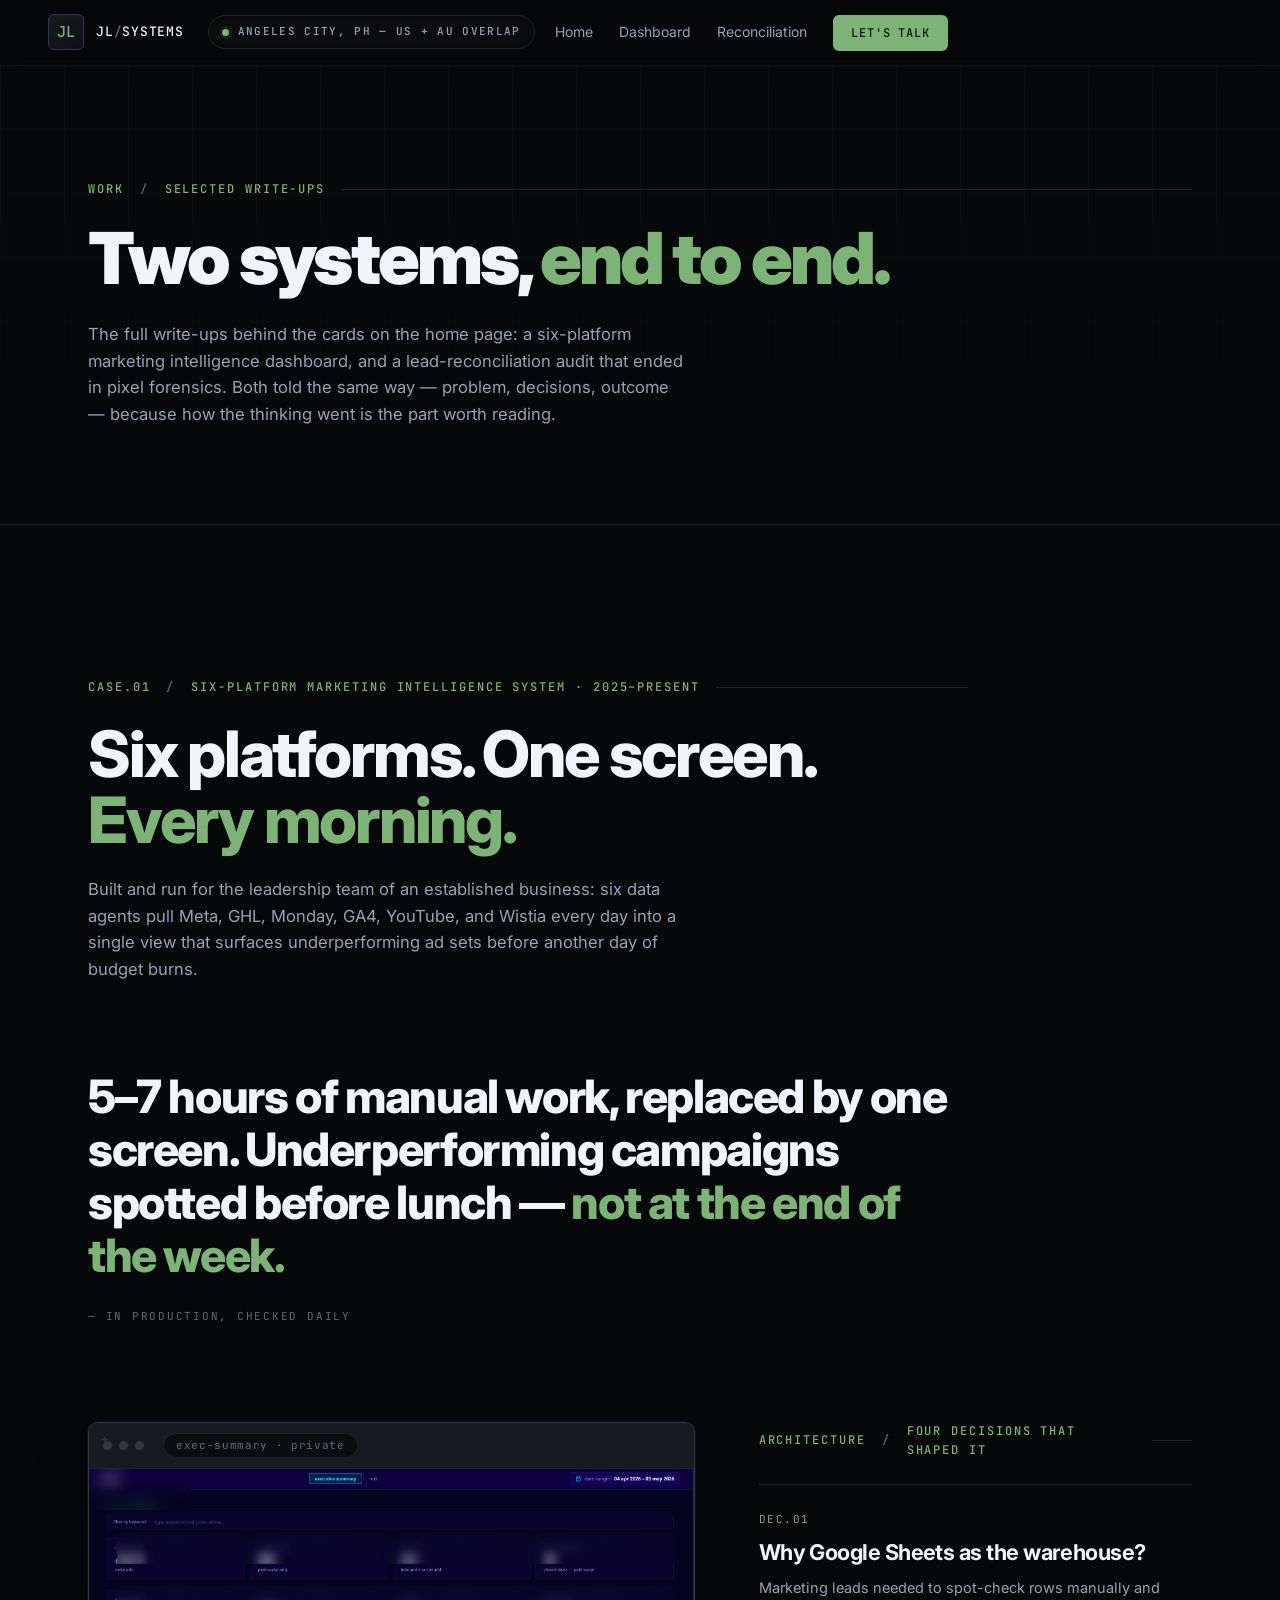
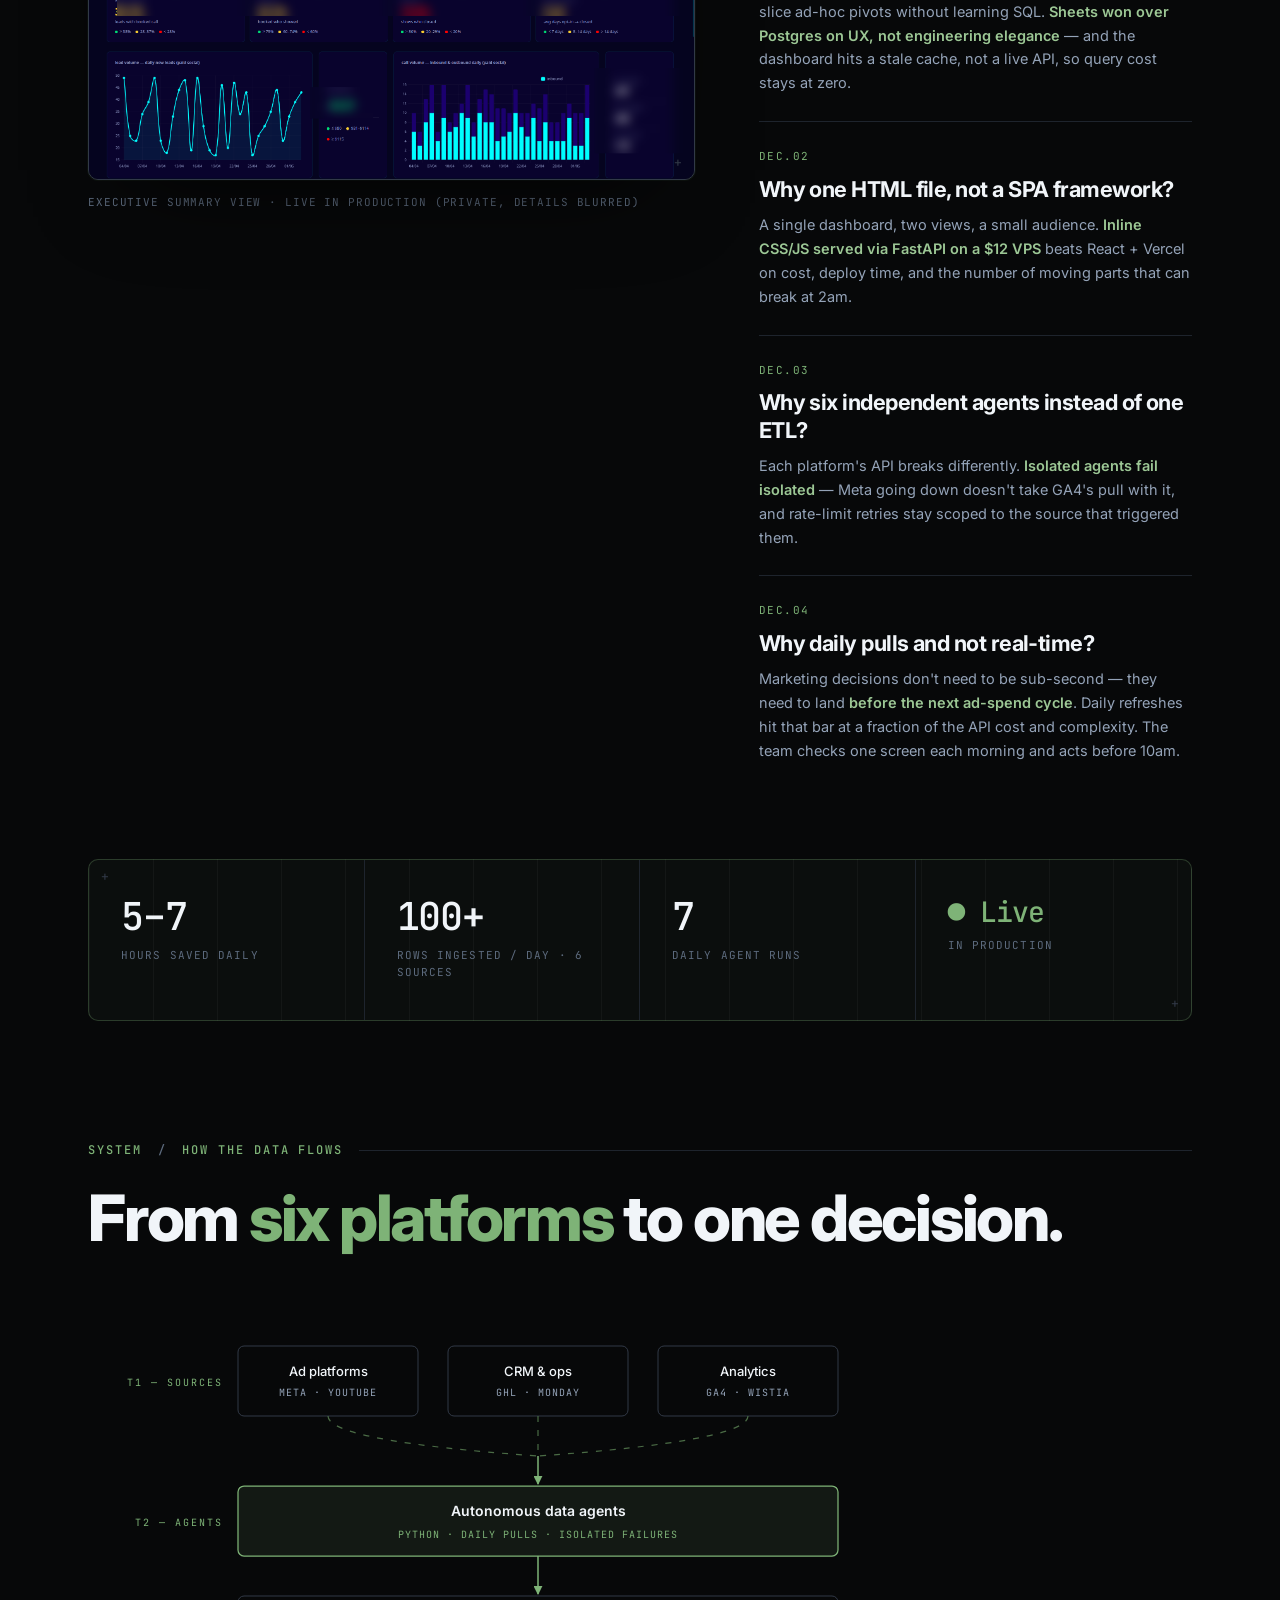
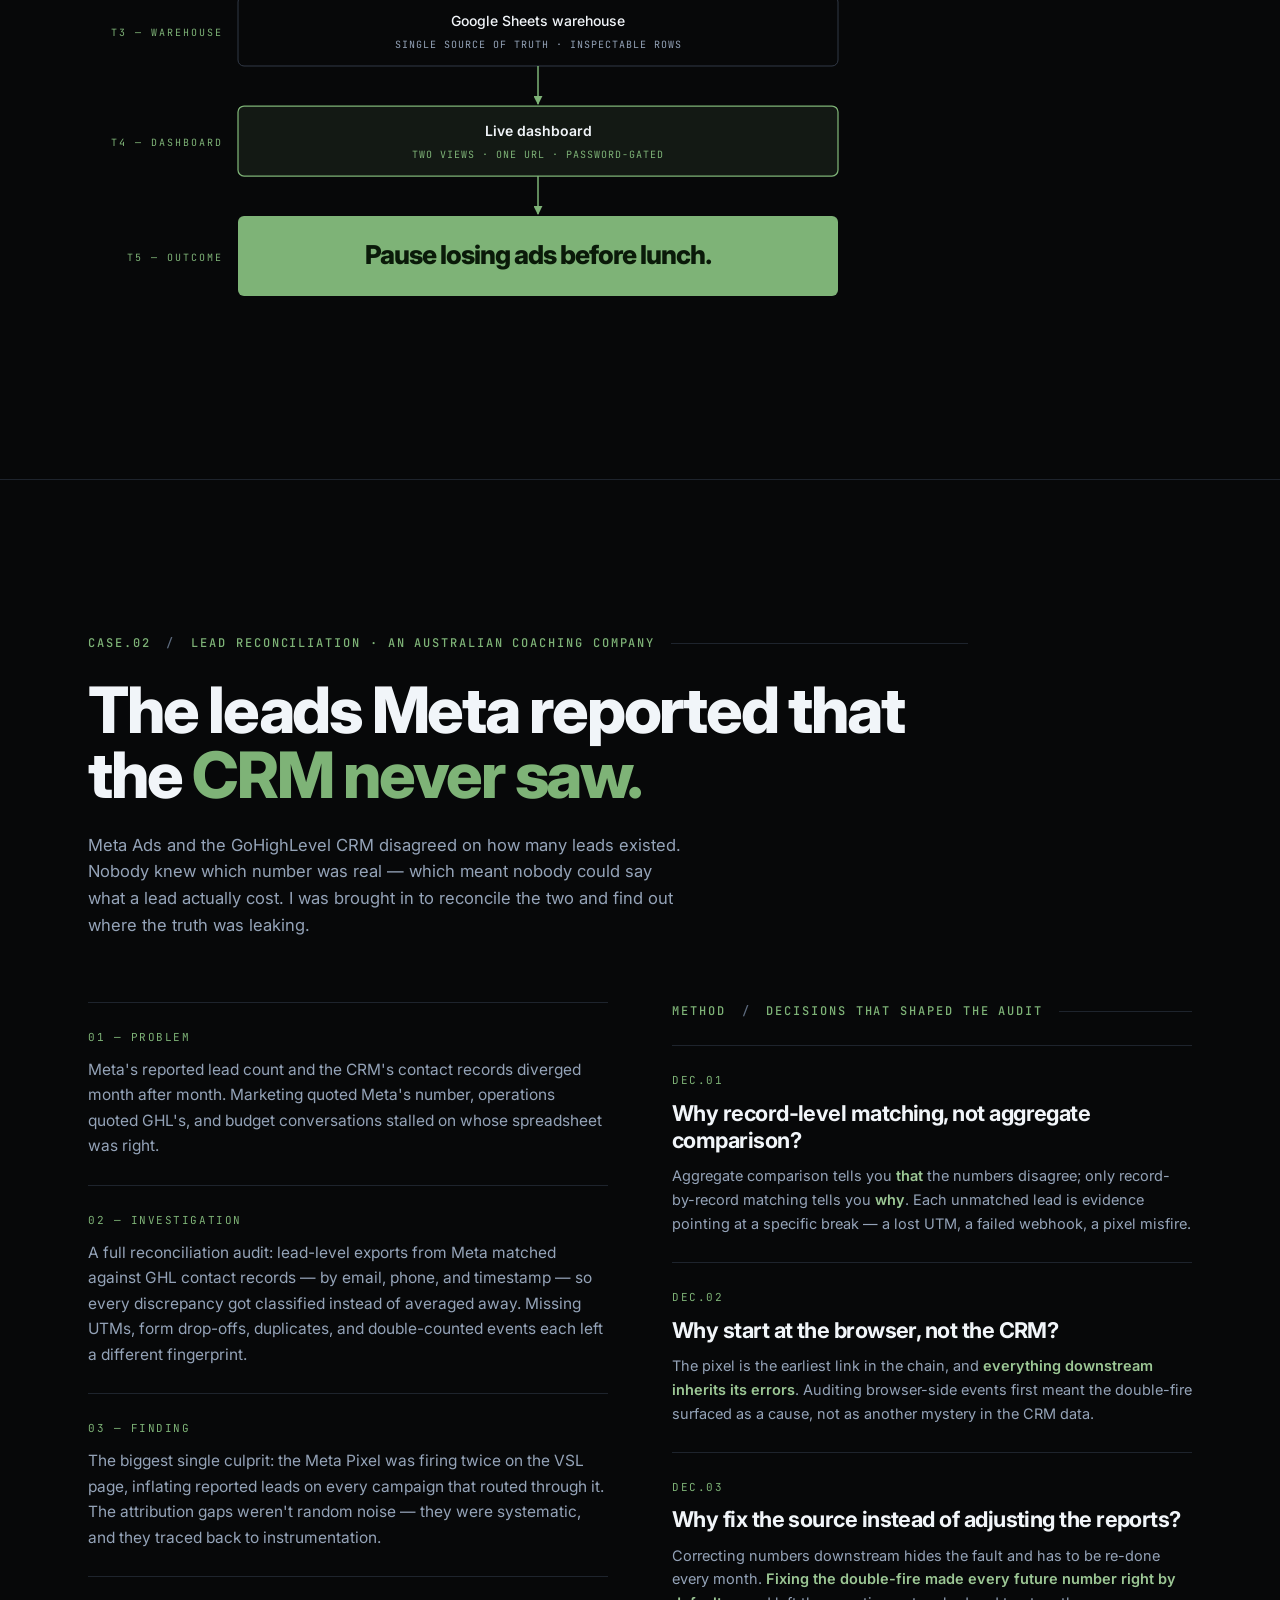
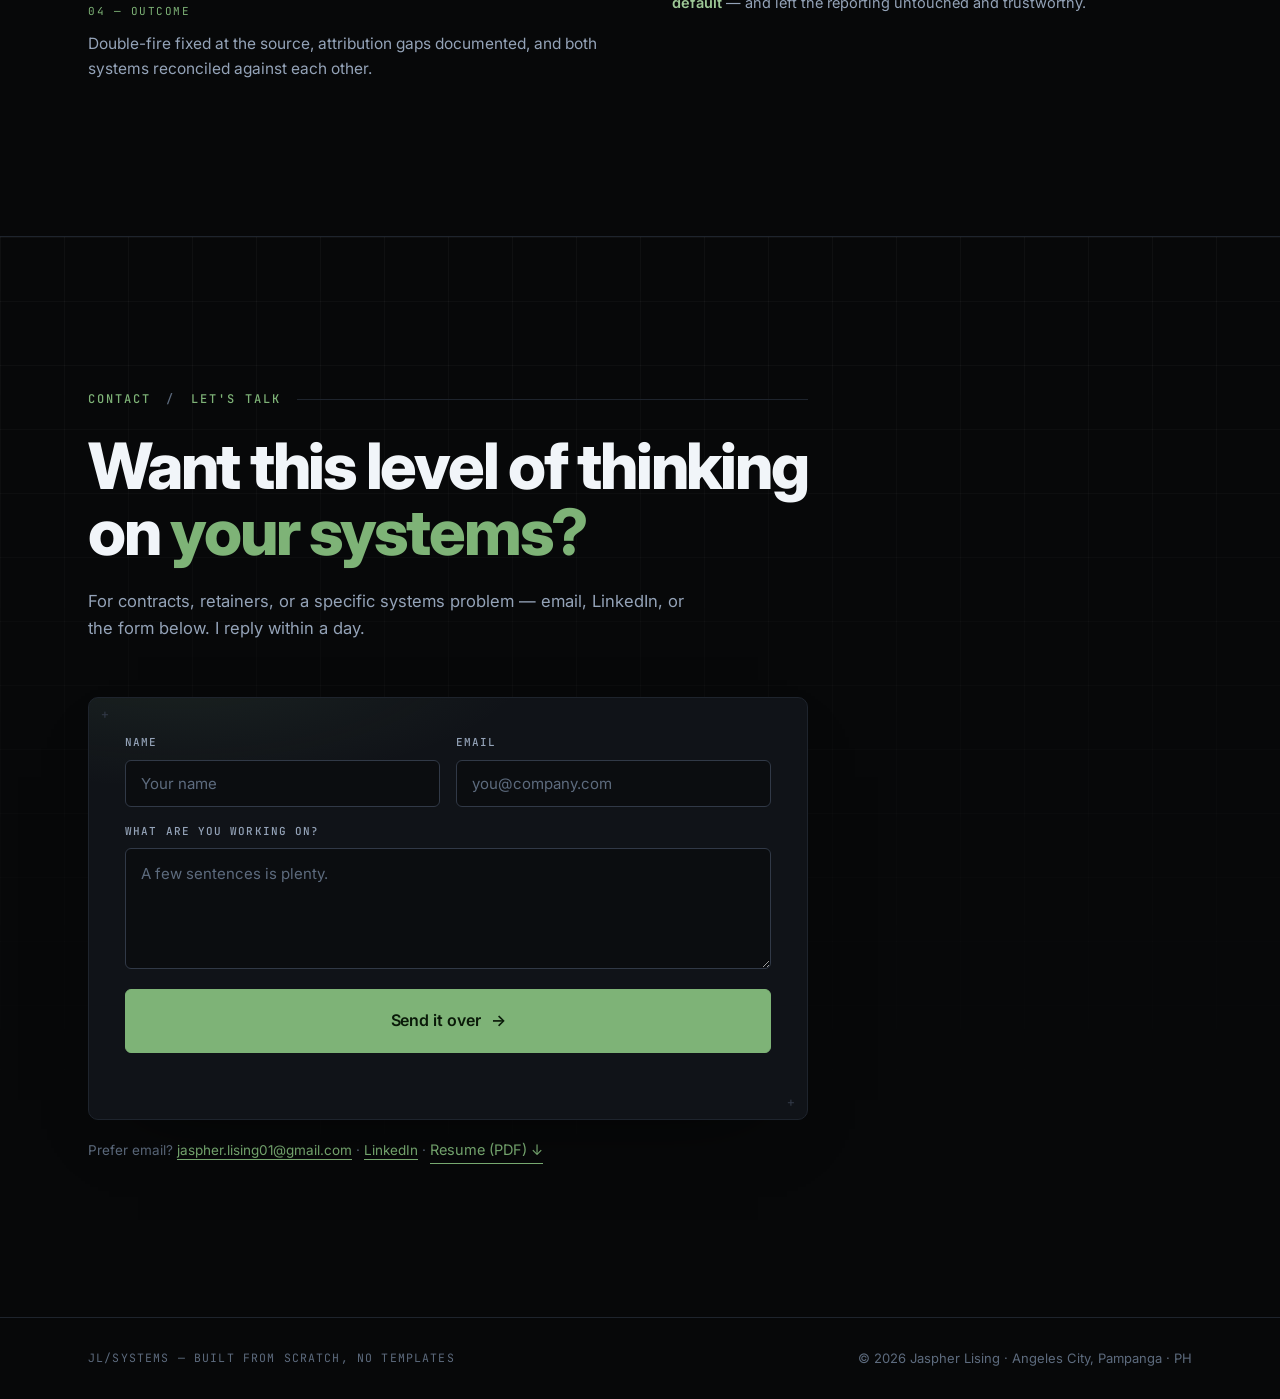
==== commit 581a2c36: "Rebuild portfolio person-first: capabilities spine, freelance framing, sanitized assets - index.html" ====
--- a/work.html
+++ b/work.html
@@ -3,14 +3,14 @@
 <head>
   <meta charset="utf-8" />
   <meta name="viewport" content="width=device-width, initial-scale=1" />
-  <title>ARIA case study & work — Jaspher Lising</title>
-  <meta name="description" content="ARIA: six platforms, one screen, 5–7 hours a day back. The architecture decisions behind the dashboard I built at EXYT, plus outcomes from THA, Appointmently, and Creative Pixel." />
+  <title>Selected work — Jaspher Lising</title>
+  <meta name="description" content="Two systems in depth: a six-platform marketing intelligence dashboard and a Meta/GHL lead reconciliation audit — with the architecture decisions that shaped each." />
   <meta name="theme-color" content="#070809" />
-  <link rel="canonical" href="https://exyt-admin.github.io/portfolio/work.html" />
-  <meta property="og:title" content="ARIA case study & work — Jaspher Lising" />
-  <meta property="og:description" content="Six platforms, one screen, 5–7 hours a day back. The architecture decisions behind ARIA." />
-  <meta property="og:image" content="https://exyt-admin.github.io/portfolio/assets/ARIA.png" />
-  <meta property="og:url" content="https://exyt-admin.github.io/portfolio/work.html" />
+  <link rel="canonical" href="https://portfolio.jaspher-lising01.workers.dev/work.html" />
+  <meta property="og:title" content="Selected work — Jaspher Lising" />
+  <meta property="og:description" content="Two systems in depth: a six-platform marketing intelligence dashboard and a lead reconciliation audit — with the architecture decisions behind each." />
+  <meta property="og:image" content="https://portfolio.jaspher-lising01.workers.dev/assets/dashboard.png" />
+  <meta property="og:url" content="https://portfolio.jaspher-lising01.workers.dev/work.html" />
   <meta property="og:type" content="website" />
   <meta name="twitter:card" content="summary_large_image" />
   <link rel="icon" href="data:image/svg+xml,%3Csvg xmlns='http://www.w3.org/2000/svg' viewBox='0 0 100 100'%3E%3Crect width='100' height='100' rx='16' fill='%23101318'/%3E%3Ctext x='50' y='68' text-anchor='middle' font-size='48' font-family='monospace' font-weight='600' fill='%237EB377'%3EJL%3C/text%3E%3C/svg%3E" />
@@ -28,15 +28,13 @@
       <span class="brand-mark">JL</span>
       <span class="brand-name">JL<span class="dim">/</span>SYSTEMS</span>
     </a>
-    <span class="status-chip nav-status"><span class="status-dot" aria-hidden="true"></span>Online — Angeles City, PH</span>
+    <span class="status-chip nav-status"><span class="status-dot" aria-hidden="true"></span>Angeles City, PH — US + AU overlap</span>
     <nav aria-label="Primary">
       <ul class="nav-links">
         <li><a href="index.html">Home</a></li>
-        <li><a href="#aria">ARIA</a></li>
-        <li><a href="#outcomes">Outcomes</a></li>
-        <li><a href="#experience">Experience</a></li>
-        <li><a href="#skills">Stack</a></li>
-        <li><a href="#audit" class="nav-cta">Book a free audit</a></li>
+        <li><a href="#dashboard">Dashboard</a></li>
+        <li><a href="#reconciliation">Reconciliation</a></li>
+        <li><a href="#contact" class="nav-cta">Let's talk</a></li>
       </ul>
     </nav>
     <button class="nav-toggle" aria-expanded="false" aria-controls="nav" aria-label="Toggle menu">
@@ -49,19 +47,25 @@
     <!-- Page header -->
     <section class="page-head grid-bg" id="top">
       <div class="container">
-        <p class="sys-eyebrow">CASE.01 <span class="dim">/</span> Featured work · 2025–present</p>
-        <h1 class="page-title">ARIA — six platforms, one screen, <em>5–7 hours a day back.</em></h1>
-        <p class="section-lede">The dashboard I built and run at EXYT. Six data agents pull from Meta, GHL, Monday, GA4, YouTube, and Wistia every day — into a single view that lets leadership spot underperforming ad sets in seconds and redirect spend before another day of budget burns.</p>
-      </div>
-    </section>
-
-    <!-- ARIA case study -->
-    <section class="sec case" id="aria">
-      <div class="container">
+        <p class="sys-eyebrow">WORK <span class="dim">/</span> Selected write-ups</p>
+        <h1 class="page-title">Two systems, <em>end to end.</em></h1>
+        <p class="section-lede">The full write-ups behind the cards on the home page: a six-platform marketing intelligence dashboard, and a lead-reconciliation audit that ended in pixel forensics. Both told the same way — problem, decisions, outcome — because how the thinking went is the part worth reading.</p>
+      </div>
+    </section>
+
+    <!-- CASE.01 — Marketing intelligence dashboard -->
+    <section class="sec case" id="dashboard">
+      <div class="container">
+        <div class="section-head">
+          <p class="sys-eyebrow">CASE.01 <span class="dim">/</span> Six-platform marketing intelligence system · 2025–present</p>
+          <h2 class="section-title">Six platforms. One screen. <em>Every morning.</em></h2>
+          <p class="section-lede">Built and run for the leadership team of an established business: six data agents pull Meta, GHL, Monday, GA4, YouTube, and Wistia every day into a single view that surfaces underperforming ad sets before another day of budget burns.</p>
+        </div>
 
         <blockquote class="pullquote reveal">
+          <!-- [VERIFY: 5–7 hrs/day — confirm or cut; this pullquote is the only place the claim appears] -->
           <p class="pullquote-text">5–7 hours of manual work, replaced by one screen. Underperforming campaigns spotted before lunch — <em>not at the end of the week.</em></p>
-          <p class="pullquote-attr mono">— ARIA in production at EXYT, daily</p>
+          <p class="pullquote-attr mono">— In production, checked daily</p>
         </blockquote>
 
         <div class="case-grid">
@@ -69,11 +73,11 @@
             <figure class="browser-frame ticks">
               <div class="shot-chrome" aria-hidden="true">
                 <span class="shot-dot"></span><span class="shot-dot"></span><span class="shot-dot"></span>
-                <span class="shot-url">aria.exyt.internal</span>
+                <span class="shot-url">exec-summary · private</span>
               </div>
-              <img src="assets/ARIA.png" alt="ARIA executive summary view — the live marketing dashboard built for EXYT" width="1915" height="981" />
+              <img src="assets/dashboard.png" alt="Executive summary view of the six-platform marketing intelligence dashboard, identifying details blurred" width="1915" height="981" />
             </figure>
-            <p class="case-caption mono">Executive summary view · live at data.myexyt.com (private)</p>
+            <p class="case-caption mono">Executive summary view · live in production (private, details blurred)</p>
           </div>
 
           <div class="case-decisions">
@@ -103,6 +107,7 @@
           </div>
         </div>
 
+        <!-- [VERIFY: case stats — 5–7 hrs/day and 100+ rows/day; confirm or cut] -->
         <dl class="case-stats ticks reveal">
           <div><dd class="mono">5–<span data-count="7">7</span></dd><dt class="mono">hours saved daily</dt></div>
           <div><dd class="mono"><span data-count="100">100</span>+</dd><dt class="mono">rows ingested / day · 6 sources</dt></div>
@@ -113,7 +118,7 @@
         <div class="case-flow">
           <p class="sys-eyebrow">System <span class="dim">/</span> How the data flows</p>
           <h2 class="section-title flow-title">From <em>six platforms</em> to one decision.</h2>
-          <svg class="flow-svg" viewBox="-40 0 760 620" xmlns="http://www.w3.org/2000/svg" role="img" aria-label="ARIA architecture: sources flow into autonomous agents, into the Google Sheets warehouse, into the live dashboard, into decisions">
+          <svg class="flow-svg" viewBox="-40 0 760 620" xmlns="http://www.w3.org/2000/svg" role="img" aria-label="Architecture: sources flow into autonomous agents, into the Google Sheets warehouse, into the live dashboard, into decisions">
             <defs>
               <marker id="arrow-green" viewBox="0 0 10 10" refX="9" refY="5" markerWidth="6" markerHeight="6" orient="auto-start-reverse">
                 <path d="M 0 0 L 10 5 L 0 10 z" fill="#7eb377" />
@@ -177,183 +182,67 @@
       </div>
     </section>
 
-    <!-- More outcomes -->
-    <section class="sec outcomes" id="outcomes">
+    <!-- CASE.02 — Reconciliation -->
+    <section class="sec case case-recon" id="reconciliation">
       <div class="container">
         <div class="section-head">
-          <p class="sys-eyebrow">CASE.02–04 <span class="dim">/</span> More outcomes</p>
-          <h2 class="section-title">Same playbook, <em>different stacks.</em></h2>
-        </div>
-        <div class="oc-list">
-          <article class="oc-row reveal">
-            <p class="oc-client mono">Trauma Healing Accelerated</p>
-            <div class="oc-body">
-              <p class="oc-problem">CRM, email automation, and course platforms (Xperiencify, Kajabi, WordPress) running as disconnected islands.</p>
-              <p class="oc-build">Full technical integration across the stack plus SOPs aligned to the automations.</p>
-            </div>
-            <p class="oc-metric"><span class="mono">+40%</span> operational efficiency</p>
-          </article>
-          <article class="oc-row reveal">
-            <p class="oc-client mono">Appointmently</p>
-            <div class="oc-body">
-              <p class="oc-problem">Business-owner clients needed sites, funnels, and CRM tooling that actually converted.</p>
-              <p class="oc-build">GoHighLevel websites, automated lead-gen funnels, calendars-to-pipeline customer journeys.</p>
-            </div>
-            <p class="oc-metric"><span class="mono">40%</span> average sales boost</p>
-          </article>
-          <article class="oc-row reveal">
-            <p class="oc-client mono">Creative Pixel</p>
-            <div class="oc-body">
-              <p class="oc-problem">A production studio with no data behind its content decisions.</p>
-              <p class="oc-build">Analytics-driven content strategy plus streamlined studio operations.</p>
-            </div>
-            <p class="oc-metric"><span class="mono">+75%</span> organic reach</p>
-          </article>
-        </div>
-      </div>
-    </section>
-
-    <!-- Experience -->
-    <section class="sec experience" id="experience">
-      <div class="container">
-        <div class="section-head">
-          <p class="sys-eyebrow">LOG <span class="dim">/</span> Experience</p>
-          <h2 class="section-title">Six years of shipping systems that <em>move the number.</em></h2>
-        </div>
-
-        <ol class="timeline">
-          <li class="tl-item reveal">
-            <div class="tl-meta">
-              <span class="tl-date mono">Nov 2025 — Present</span>
-              <span class="tl-loc mono">Remote</span>
-            </div>
-            <div class="tl-body">
-              <h3>Automations &amp; Systems Lead <span class="at">@ EXYT</span></h3>
-              <ul>
-                <li>Built and run ARIA — six autonomous data agents feeding one live leadership dashboard.</li>
-                <li>Architected multi-pipeline funnels in GoHighLevel with advanced tagging, attribution, and workflow segmentation.</li>
-                <li>Deployed Zapier automations connecting GHL, Monday.com, Stripe, and Google Suite — eliminating manual handoffs across departments.</li>
-                <li>Mapped the tech stack end to end for zero data duplication and scalable workflows across sales, finance, and coaching teams.</li>
-                <li>Led team enablement — SOPs, training guides, access hierarchies.</li>
-              </ul>
-            </div>
-          </li>
-
-          <li class="tl-item reveal">
-            <div class="tl-meta">
-              <span class="tl-date mono">May 2025 — Feb 2026</span>
-              <span class="tl-loc mono">Remote</span>
-            </div>
-            <div class="tl-body">
-              <h3>GoHighLevel Marketing Specialist <span class="at">@ Trauma Healing Accelerated</span></h3>
-              <ul>
-                <li>Orchestrated complete technical integration of CRM, email automation, and cross-platform tools (Xperiencify, Zapier, WordPress, Kajabi) — <strong>+40% operational efficiency</strong>.</li>
-                <li>Developed SOPs aligned with automation strategies — <strong>+30% team productivity</strong> and system consistency across platforms.</li>
-                <li>Streamlined workflows and built high-converting funnels with marketing and operations teams.</li>
-              </ul>
-            </div>
-          </li>
-
-          <li class="tl-item reveal">
-            <div class="tl-meta">
-              <span class="tl-date mono">May 2024 — May 2025</span>
-              <span class="tl-loc mono">Clark City, Pampanga</span>
-            </div>
-            <div class="tl-body">
-              <h3>Web Developer <span class="at">@ Appointmently</span></h3>
-              <ul>
-                <li>Built and deployed GoHighLevel websites for business owners — <strong>average 40% sales boost</strong>.</li>
-                <li>Engineered CRM tools that streamlined client operations and drove revenue growth.</li>
-                <li>Designed automated lead-gen funnels with optimized workflows, improving conversion and follow-up efficiency.</li>
-                <li>Integrated calendars, forms, and pipelines into a seamless customer journey.</li>
-              </ul>
-            </div>
-          </li>
-
-          <li class="tl-item reveal">
-            <div class="tl-meta">
-              <span class="tl-date mono">Jan 2020 — Jan 2022</span>
-              <span class="tl-loc mono">Angeles City, Pampanga</span>
-            </div>
-            <div class="tl-body">
-              <h3>Production Manager <span class="at">@ Creative Pixel</span></h3>
-              <ul>
-                <li>Directed daily studio operations, coordinating photography and video shoots.</li>
-                <li>Managed client relationships and studio admin — budgeting, invoicing, scheduling.</li>
-                <li>Developed analytics-driven content strategies — <strong>+75% organic reach</strong> and a notable CTR rise.</li>
-              </ul>
-            </div>
-          </li>
-        </ol>
-      </div>
-    </section>
-
-    <!-- Skills -->
-    <section class="sec skills" id="skills">
-      <div class="container">
-        <div class="section-head">
-          <p class="sys-eyebrow">STACK <span class="dim">/</span> Tools wired daily</p>
-          <h2 class="section-title">The tools I wire together, <em>day in, day out.</em></h2>
-        </div>
-
-        <div class="skill-grid">
-          <article class="skill-card ticks">
-            <h3 class="skill-name mono">CRM</h3>
-            <div class="chip-row">
-              <span class="chip">GoHighLevel</span><span class="chip">HubSpot</span><span class="chip">Brevo</span><span class="chip">Kajabi</span><span class="chip">ClickUp</span>
-            </div>
-          </article>
-          <article class="skill-card ticks">
-            <h3 class="skill-name mono">Integration</h3>
-            <div class="chip-row">
-              <span class="chip">Zapier</span><span class="chip">Make</span><span class="chip">n8n</span><span class="chip">Apps Script</span><span class="chip">REST APIs</span><span class="chip">GitHub</span><span class="chip">Firebase</span>
-            </div>
-          </article>
-          <article class="skill-card ticks">
-            <h3 class="skill-name mono">Web</h3>
-            <div class="chip-row">
-              <span class="chip">WordPress</span><span class="chip">Elementor Pro</span><span class="chip">Wix Studio</span><span class="chip">HTML / CSS / JS</span><span class="chip">Python</span>
-            </div>
-          </article>
-          <article class="skill-card ticks">
-            <h3 class="skill-name mono">AI</h3>
-            <div class="chip-row">
-              <span class="chip">Claude</span><span class="chip">ChatGPT</span><span class="chip">Gemini</span><span class="chip">Perplexity</span><span class="chip">Copilot</span>
-            </div>
-          </article>
-          <article class="skill-card ticks">
-            <h3 class="skill-name mono">Design</h3>
-            <div class="chip-row">
-              <span class="chip">Figma</span><span class="chip">Photoshop</span><span class="chip">Canva</span><span class="chip">Gamma AI</span><span class="chip">Miro</span>
-            </div>
-          </article>
-          <article class="skill-card ticks">
-            <h3 class="skill-name mono">Admin</h3>
-            <div class="chip-row">
-              <span class="chip">Google Suite</span><span class="chip">Monday.com</span><span class="chip">Asana</span><span class="chip">Notion</span><span class="chip">Airtable</span><span class="chip">Meta Business</span>
-            </div>
-          </article>
-        </div>
-
-        <div class="certs">
-          <p class="sys-eyebrow">CERTS <span class="dim">/</span> Verified</p>
-          <ul class="cert-list">
-            <li>GoHighLevel Certificate</li>
-            <li>A.I. Automation on Business</li>
-            <li>Cybersecurity in the Age of A.I.</li>
-          </ul>
-          <p class="resume-line">Want the paper version? <a class="arrow-link" href="assets/resume.pdf" download>Download the resume (PDF) ↓</a></p>
-        </div>
-      </div>
-    </section>
-
-    <!-- Audit / lead form -->
-    <section class="sec audit grid-bg" id="audit">
+          <p class="sys-eyebrow">CASE.02 <span class="dim">/</span> Lead reconciliation · an Australian coaching company</p>
+          <h2 class="section-title">The leads Meta reported that the <em>CRM never saw.</em></h2>
+          <p class="section-lede">Meta Ads and the GoHighLevel CRM disagreed on how many leads existed. Nobody knew which number was real — which meant nobody could say what a lead actually cost. I was brought in to reconcile the two and find out where the truth was leaking.</p>
+        </div>
+
+        <div class="recon-grid">
+          <div class="recon-story">
+            <div class="story-step reveal">
+              <p class="story-id mono">01 — PROBLEM</p>
+              <p>Meta's reported lead count and the CRM's contact records diverged month after month. Marketing quoted Meta's number, operations quoted GHL's, and budget conversations stalled on whose spreadsheet was right.</p>
+            </div>
+            <div class="story-step reveal">
+              <p class="story-id mono">02 — INVESTIGATION</p>
+              <p>A full reconciliation audit: lead-level exports from Meta matched against GHL contact records — by email, phone, and timestamp — so every discrepancy got classified instead of averaged away. Missing UTMs, form drop-offs, duplicates, and double-counted events each left a different fingerprint.</p>
+            </div>
+            <div class="story-step reveal">
+              <p class="story-id mono">03 — FINDING</p>
+              <p>The biggest single culprit: the Meta Pixel was firing twice on the VSL page, inflating reported leads on every campaign that routed through it. The attribution gaps weren't random noise — they were systematic, and they traced back to instrumentation.</p>
+            </div>
+            <div class="story-step reveal">
+              <p class="story-id mono">04 — OUTCOME</p>
+              <!-- [VERIFY: reconciliation outcome numbers — e.g. discrepancy % before/after, lead-count delta. Add them to this paragraph when confirmed.] -->
+              <p>Double-fire fixed at the source, attribution gaps documented, and both systems reconciled against each other.</p>
+            </div>
+          </div>
+
+          <div class="case-decisions">
+            <p class="sys-eyebrow">Method <span class="dim">/</span> Decisions that shaped the audit</p>
+            <ol class="decision-list">
+              <li class="reveal">
+                <p class="decision-id mono">DEC.01</p>
+                <p class="decision-q">Why record-level matching, not aggregate comparison?</p>
+                <p class="decision-a">Aggregate comparison tells you <strong>that</strong> the numbers disagree; only record-by-record matching tells you <strong>why</strong>. Each unmatched lead is evidence pointing at a specific break — a lost UTM, a failed webhook, a pixel misfire.</p>
+              </li>
+              <li class="reveal">
+                <p class="decision-id mono">DEC.02</p>
+                <p class="decision-q">Why start at the browser, not the CRM?</p>
+                <p class="decision-a">The pixel is the earliest link in the chain, and <strong>everything downstream inherits its errors</strong>. Auditing browser-side events first meant the double-fire surfaced as a cause, not as another mystery in the CRM data.</p>
+              </li>
+              <li class="reveal">
+                <p class="decision-id mono">DEC.03</p>
+                <p class="decision-q">Why fix the source instead of adjusting the reports?</p>
+                <p class="decision-a">Correcting numbers downstream hides the fault and has to be re-done every month. <strong>Fixing the double-fire made every future number right by default</strong> — and left the reporting untouched and trustworthy.</p>
+              </li>
+            </ol>
+          </div>
+        </div>
+      </div>
+    </section>
+
+    <!-- Contact -->
+    <section class="sec audit grid-bg" id="contact">
       <div class="container">
         <div class="audit-head">
-          <p class="sys-eyebrow">SYS.05 <span class="dim">/</span> Book the audit</p>
-          <h2 class="section-title">Want this level of thinking on <em>your stack?</em></h2>
-          <p class="section-lede">Free 30-minute audit call. We walk through your systems live, and you leave with three prioritized fixes — whether we work together or not.</p>
+          <p class="sys-eyebrow">CONTACT <span class="dim">/</span> Let's talk</p>
+          <h2 class="section-title">Want this level of thinking on <em>your systems?</em></h2>
+          <p class="section-lede">For contracts, retainers, or a specific systems problem — email, LinkedIn, or the form below. I reply within a day.</p>
         </div>
 
         <div class="form-wrap">
@@ -369,11 +258,7 @@
               </div>
             </div>
             <div class="form-field">
-              <label for="lf-phone">Phone / WhatsApp <span class="opt">(optional)</span></label>
-              <input id="lf-phone" name="phone" type="tel" autocomplete="tel" placeholder="+1 ..." />
-            </div>
-            <div class="form-field">
-              <label for="lf-message">What's the biggest bottleneck in your stack right now?</label>
+              <label for="lf-message">What are you working on?</label>
               <textarea id="lf-message" name="message" rows="4" required placeholder="A few sentences is plenty."></textarea>
             </div>
 
@@ -385,7 +270,7 @@
             <button class="btn btn-primary btn-large" type="submit" id="lf-submit">Send it over <span class="arr" aria-hidden="true">→</span></button>
             <p class="lf-status" id="lf-status" role="status" aria-live="polite"></p>
           </form>
-          <p class="form-fallback">Prefer email? <a href="mailto:jaspher.lising01@gmail.com">jaspher.lising01@gmail.com</a> · <a href="https://www.linkedin.com/in/jaspherlising" target="_blank" rel="noopener noreferrer">LinkedIn</a></p>
+          <p class="form-fallback">Prefer email? <a href="mailto:jaspher.lising01@gmail.com">jaspher.lising01@gmail.com</a> · <a href="https://www.linkedin.com/in/jaspherlising" target="_blank" rel="noopener noreferrer">LinkedIn</a> · <a class="arrow-link" href="assets/resume.pdf" download>Resume (PDF) ↓</a></p>
         </div>
       </div>
     </section>
--- a/styles.css
+++ b/styles.css
@@ -361,76 +361,6 @@
 }
 .arrow-link:hover { color: var(--accent); border-bottom-color: var(--accent); }
 
-/* ---------- Stat tiles (count-up metrics) ---------- */
-.stat-band {
-  border-top: 1px solid var(--border);
-  border-bottom: 1px solid var(--border);
-  background:
-    repeating-linear-gradient(90deg, var(--grid-line) 0 1px, transparent 1px 64px),
-    var(--bg-2);
-}
-.stat-grid {
-  display: grid;
-  grid-template-columns: repeat(4, minmax(0, 1fr));
-}
-.stat-tile {
-  padding: clamp(32px, 4vw, 56px) clamp(20px, 2.5vw, 40px);
-  border-right: 1px solid var(--border);
-  display: flex;
-  flex-direction: column;
-  gap: 12px;
-}
-.stat-tile:last-child { border-right: 0; }
-.stat-num {
-  font-family: var(--f-mono);
-  font-weight: 500;
-  font-size: clamp(34px, 4vw, 58px);
-  line-height: 1;
-  letter-spacing: -0.04em;
-  color: var(--ink);
-  font-variant-numeric: tabular-nums;
-}
-.stat-num .unit { font-size: 0.5em; color: var(--accent); letter-spacing: 0; }
-.stat-label {
-  font-family: var(--f-mono);
-  font-size: 11.5px;
-  letter-spacing: 0.1em;
-  text-transform: uppercase;
-  color: var(--ink-muted);
-  line-height: 1.5;
-}
-@media (max-width: 880px) {
-  .stat-grid { grid-template-columns: repeat(2, 1fr); }
-  .stat-tile:nth-child(2) { border-right: 0; }
-  .stat-tile:nth-child(-n+2) { border-bottom: 1px solid var(--border); }
-}
-
-/* ---------- Marquee ---------- */
-.marquee {
-  padding: 18px 0;
-  border-top: 1px solid var(--border);
-  border-bottom: 1px solid var(--border);
-  overflow: hidden;
-  mask-image: linear-gradient(to right, transparent, #000 8%, #000 92%, transparent);
-  -webkit-mask-image: linear-gradient(to right, transparent, #000 8%, #000 92%, transparent);
-}
-.marquee-track {
-  display: flex;
-  gap: 48px;
-  white-space: nowrap;
-  animation: scroll 36s linear infinite;
-  font-family: var(--f-mono);
-  font-weight: 400;
-  font-size: 13px;
-  letter-spacing: 0.14em;
-  text-transform: uppercase;
-  color: var(--ink-muted);
-}
-.marquee-track .sep { color: var(--accent); }
-@keyframes scroll {
-  from { transform: translateX(0); }
-  to { transform: translateX(-50%); }
-}
 
 /* ---------- Lead form ---------- */
 .form-wrap { margin-top: clamp(36px, 5vw, 56px); max-width: 640px; }
@@ -663,7 +593,6 @@
   .js .reveal, .js .reveal-left, .js .reveal-scale { opacity: 1; transform: none; transition: none; }
   .js .hero-line > span { transform: none; animation: none; }
   .js .status-dot { animation: none; }
-  .marquee-track { animation: none; }
   .flow-dash { animation: none; }
   .flow-dot { animation: none; opacity: 0; }
   .btn, .btn .arr, .contact-card, .chip { transition: none; }
--- a/work.css
+++ b/work.css
@@ -152,169 +152,35 @@
   height: auto;
 }
 
-/* ---------- Outcomes (mini-cases) ---------- */
-.oc-list { display: flex; flex-direction: column; }
-.oc-row {
+/* ---------- Reconciliation case study ---------- */
+.case-recon .section-head { margin-bottom: clamp(40px, 5vw, 64px); }
+.recon-grid {
   display: grid;
-  grid-template-columns: minmax(0, 3fr) minmax(0, 6fr) minmax(0, 3fr);
-  gap: clamp(20px, 3vw, 48px);
-  padding: clamp(32px, 4vw, 48px) 0;
-  border-top: 1px solid var(--border);
+  grid-template-columns: minmax(0, 6fr) minmax(0, 6fr);
+  gap: clamp(32px, 5vw, 72px);
   align-items: start;
 }
-.oc-row:last-child { border-bottom: 1px solid var(--border); }
-.oc-client {
-  font-size: 13px;
-  font-weight: 500;
-  letter-spacing: 0.08em;
-  text-transform: uppercase;
-  color: var(--ink);
+.recon-story { display: flex; flex-direction: column; }
+.story-step {
+  padding: 26px 0;
+  border-top: 1px solid var(--border);
+}
+.story-step:last-child { padding-bottom: 0; }
+.story-id {
+  font-size: 11px;
+  letter-spacing: 0.14em;
+  color: var(--accent);
+  margin: 0 0 10px;
+}
+.story-step p:not(.story-id) {
+  font-size: 15.5px;
+  color: var(--ink-dim);
+  line-height: 1.65;
   margin: 0;
+  max-width: 58ch;
 }
-.oc-body p { margin: 0 0 10px; font-size: 15px; line-height: 1.6; }
-.oc-body p:last-child { margin-bottom: 0; }
-.oc-problem { color: var(--ink-muted); }
-.oc-build { color: var(--ink-dim); }
-.oc-metric {
-  margin: 0;
-  font-size: 14px;
-  color: var(--ink-dim);
-  text-align: right;
-}
-.oc-metric .mono {
-  display: block;
-  font-size: clamp(28px, 3vw, 40px);
-  font-weight: 500;
-  letter-spacing: -0.03em;
-  color: var(--accent);
-  line-height: 1.1;
-  font-variant-numeric: tabular-nums;
-}
-@media (max-width: 820px) {
-  .oc-row { grid-template-columns: 1fr; gap: 14px; }
-  .oc-metric { text-align: left; }
-}
-
-/* ---------- Timeline ---------- */
-.timeline {
-  position: relative;
-  border-left: 1px solid var(--border);
-  margin-left: 8px;
-  padding-left: 40px;
-}
-.tl-item { position: relative; padding: 0 0 clamp(48px, 6vw, 64px); }
-.tl-item:last-child { padding-bottom: 0; }
-.tl-item::before {
-  content: "";
-  position: absolute;
-  left: -46px; top: 7px;
-  width: 11px; height: 11px;
-  border-radius: 50%;
-  background: var(--bg);
-  border: 2px solid var(--accent);
-  box-shadow: 0 0 0 4px var(--accent-ghost);
-}
-.tl-meta {
-  display: flex;
-  flex-wrap: wrap;
-  gap: 6px 20px;
-  margin-bottom: 10px;
-}
-.tl-date {
-  font-size: 12px;
-  letter-spacing: 0.1em;
-  text-transform: uppercase;
-  color: var(--accent);
-  font-weight: 500;
-}
-.tl-loc {
-  font-size: 12px;
-  letter-spacing: 0.06em;
-  color: var(--ink-muted);
-}
-.tl-body h3 {
-  font-family: var(--f-display);
-  font-weight: 700;
-  font-size: clamp(21px, 2.2vw, 28px);
-  margin: 0 0 14px;
-  letter-spacing: -0.02em;
-}
-.tl-body h3 .at { color: var(--ink-muted); font-weight: 500; }
-.tl-body ul {
-  display: flex;
-  flex-direction: column;
-  gap: 10px;
-  max-width: 68ch;
-}
-.tl-body li {
-  position: relative;
-  padding-left: 22px;
-  font-size: 15px;
-  color: var(--ink-dim);
-  line-height: 1.6;
-}
-.tl-body li::before {
-  content: "";
-  position: absolute;
-  left: 0; top: 0.7em;
-  width: 10px; height: 1px;
-  background: var(--border-strong);
-}
-.tl-body strong { color: var(--ink); font-weight: 600; }
-
-@media (max-width: 560px) {
-  .timeline { margin-left: 2px; padding-left: 28px; }
-  .tl-item::before { left: -34px; }
-}
-
-/* ---------- Skills ---------- */
-.skill-grid {
-  display: grid;
-  grid-template-columns: repeat(auto-fit, minmax(280px, 1fr));
-  gap: 16px;
-}
-.skill-card {
-  padding: 28px 28px 30px;
-  border-radius: var(--radius);
-  background: var(--surface);
-  border: 1px solid var(--border);
-  transition: border-color 0.3s var(--ease), transform 0.3s var(--ease), background 0.3s var(--ease);
-}
-.skill-card:hover {
-  border-color: var(--border-strong);
-  transform: translateY(-4px);
-  background: var(--surface-2);
-}
-.skill-name {
-  font-size: 13px;
-  font-weight: 500;
-  letter-spacing: 0.14em;
-  text-transform: uppercase;
-  color: var(--accent);
-  margin: 0 0 18px;
-}
-.skill-card:hover .chip { color: var(--ink); border-color: var(--border-strong); }
-
-.certs { margin-top: clamp(48px, 6vw, 72px); }
-.cert-list {
-  display: flex;
-  flex-wrap: wrap;
-  gap: 12px;
-}
-.cert-list li {
-  padding: 12px 20px;
-  border: 1px solid var(--border);
-  border-radius: var(--radius-sm);
-  background: var(--surface);
-  font-family: var(--f-mono);
-  font-size: 12.5px;
-  letter-spacing: 0.03em;
-  color: var(--ink-dim);
-}
-.resume-line {
-  margin: 28px 0 0;
-  font-size: 14.5px;
-  color: var(--ink-dim);
+@media (max-width: 940px) {
+  .recon-grid { grid-template-columns: 1fr; }
 }
 
 /* ---------- Audit ---------- */
